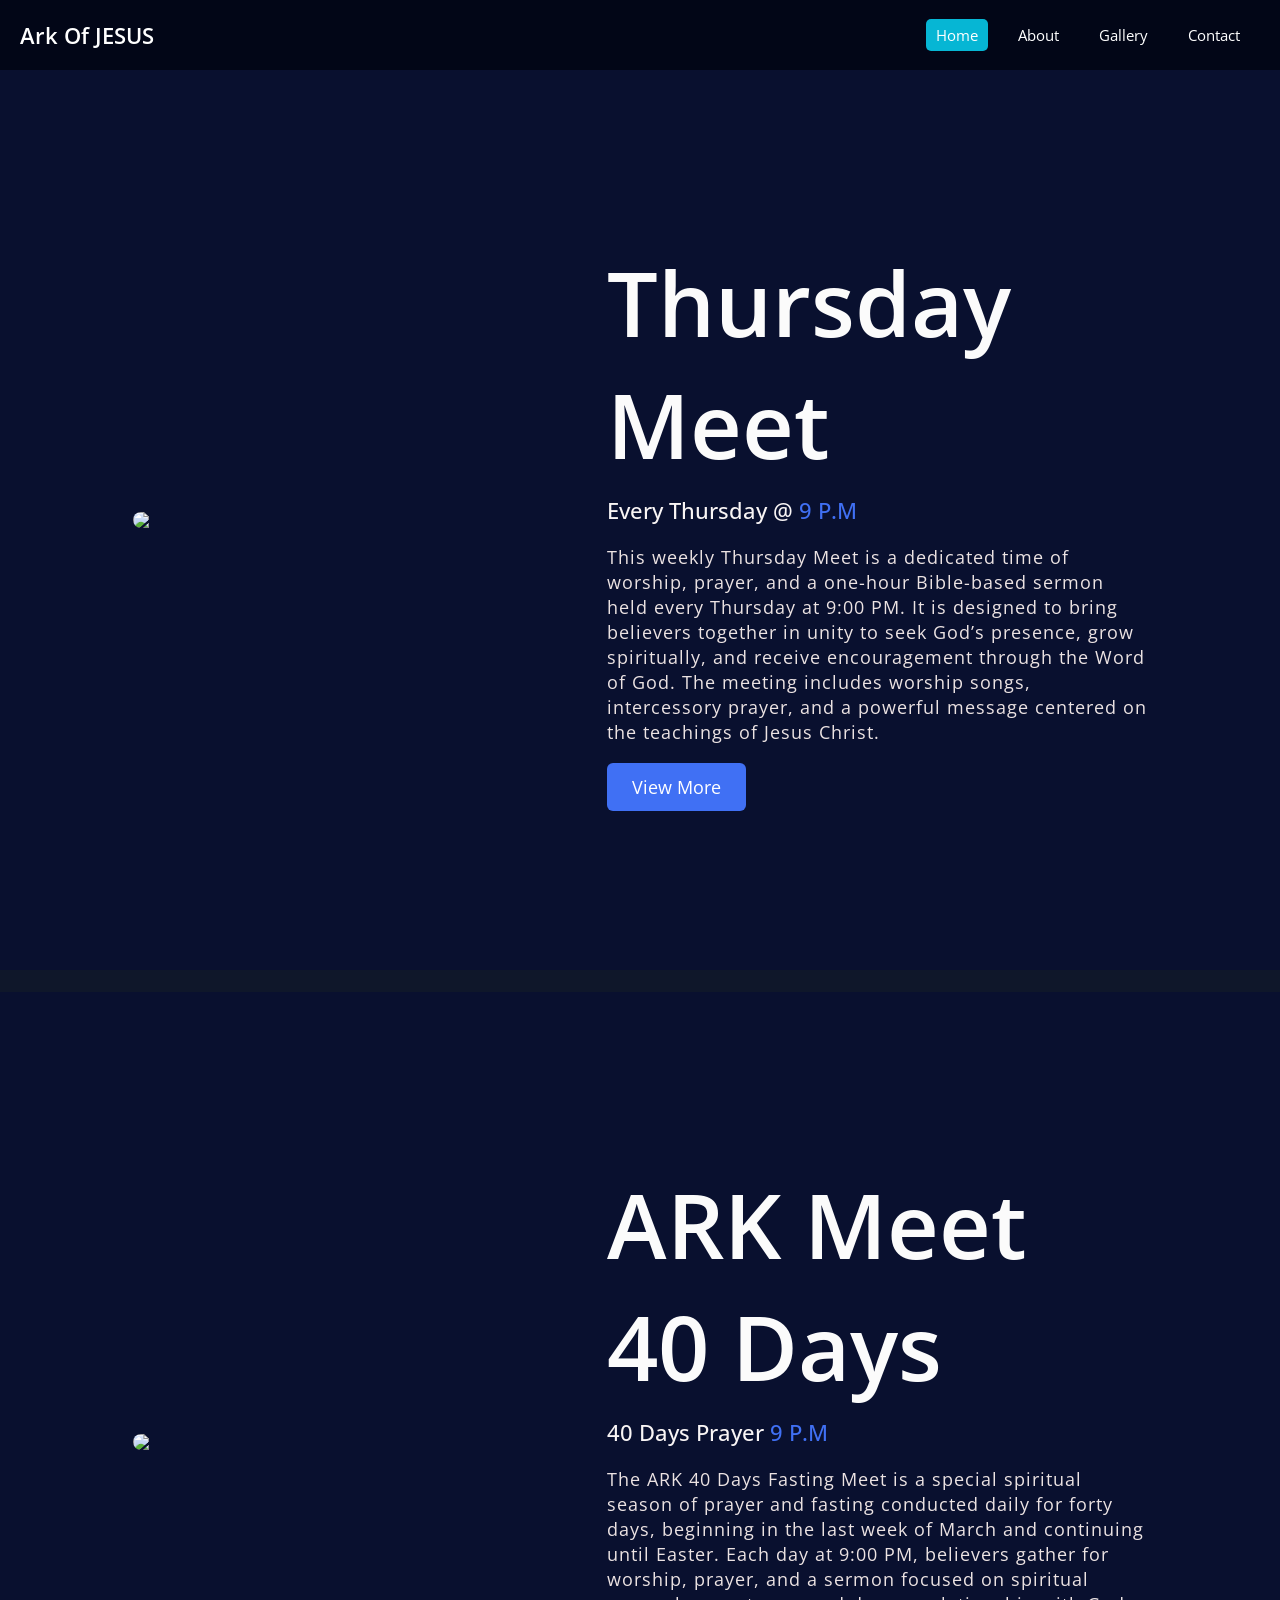
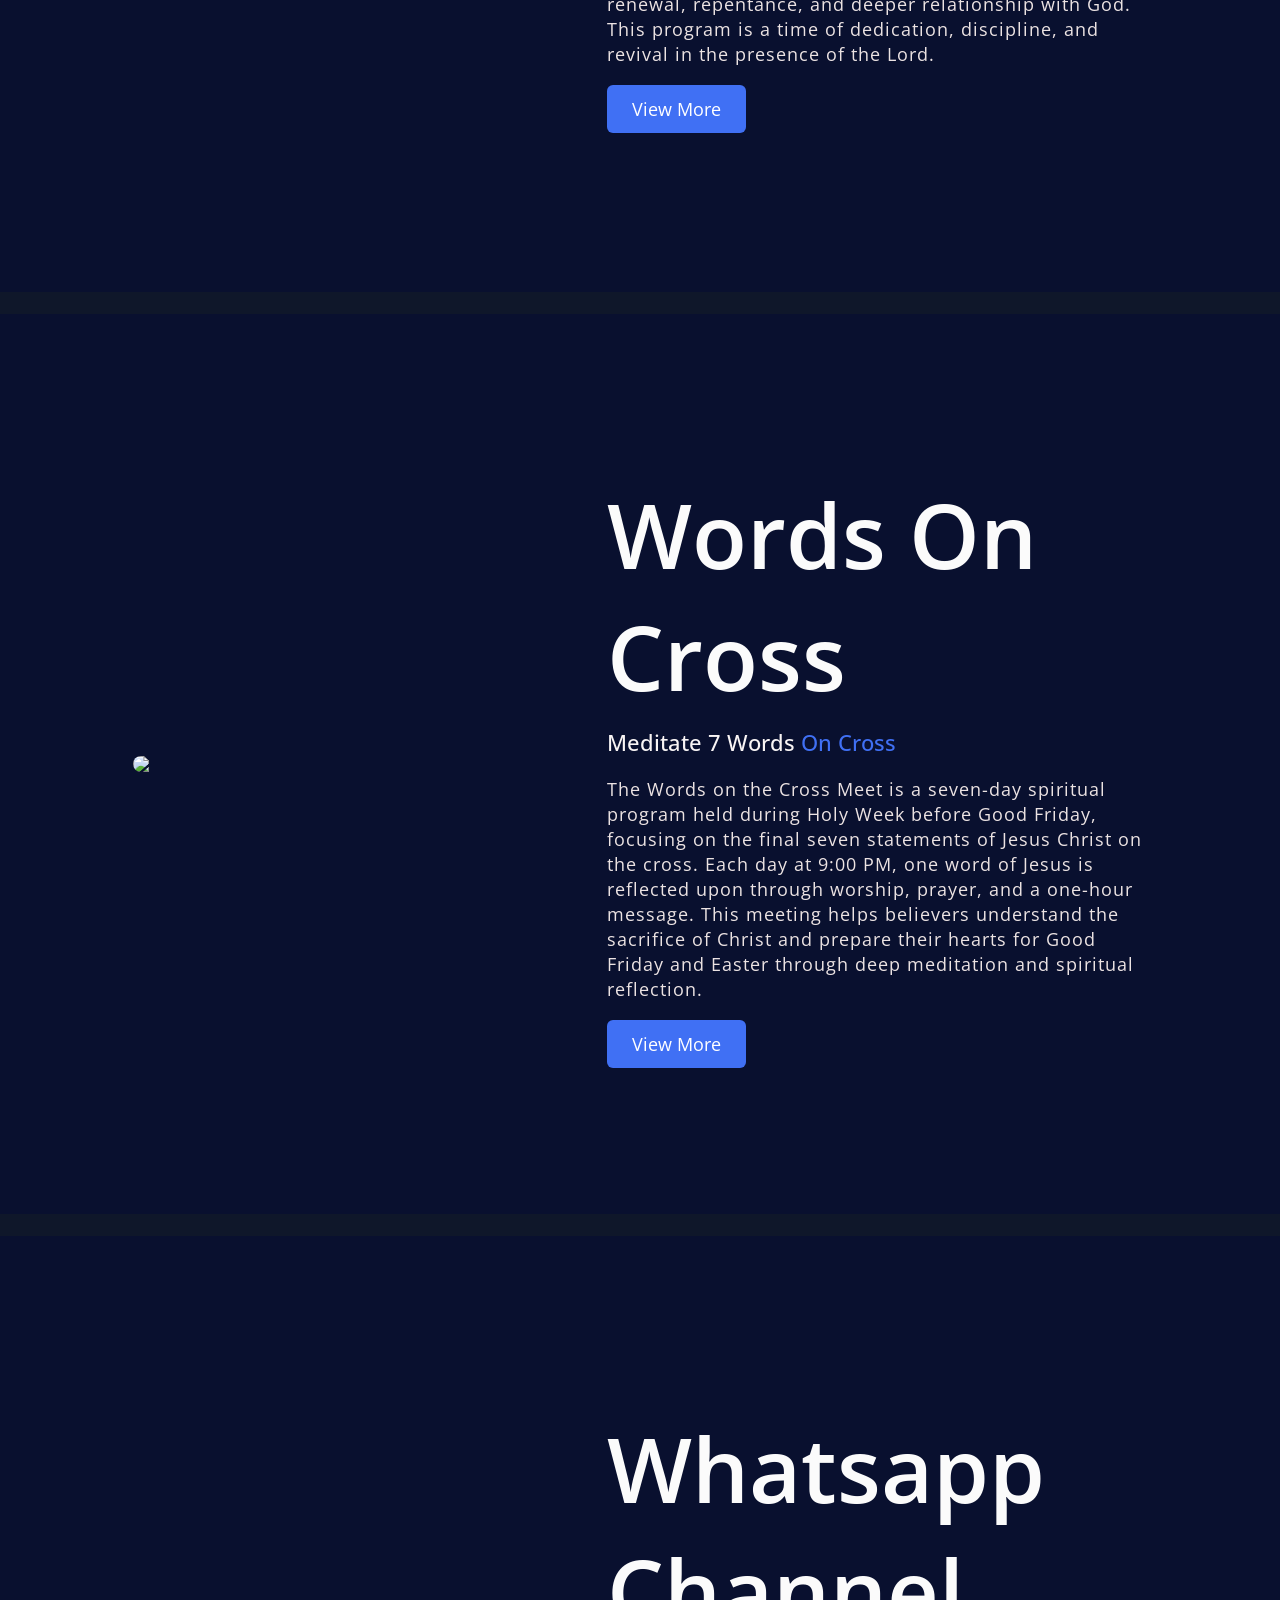
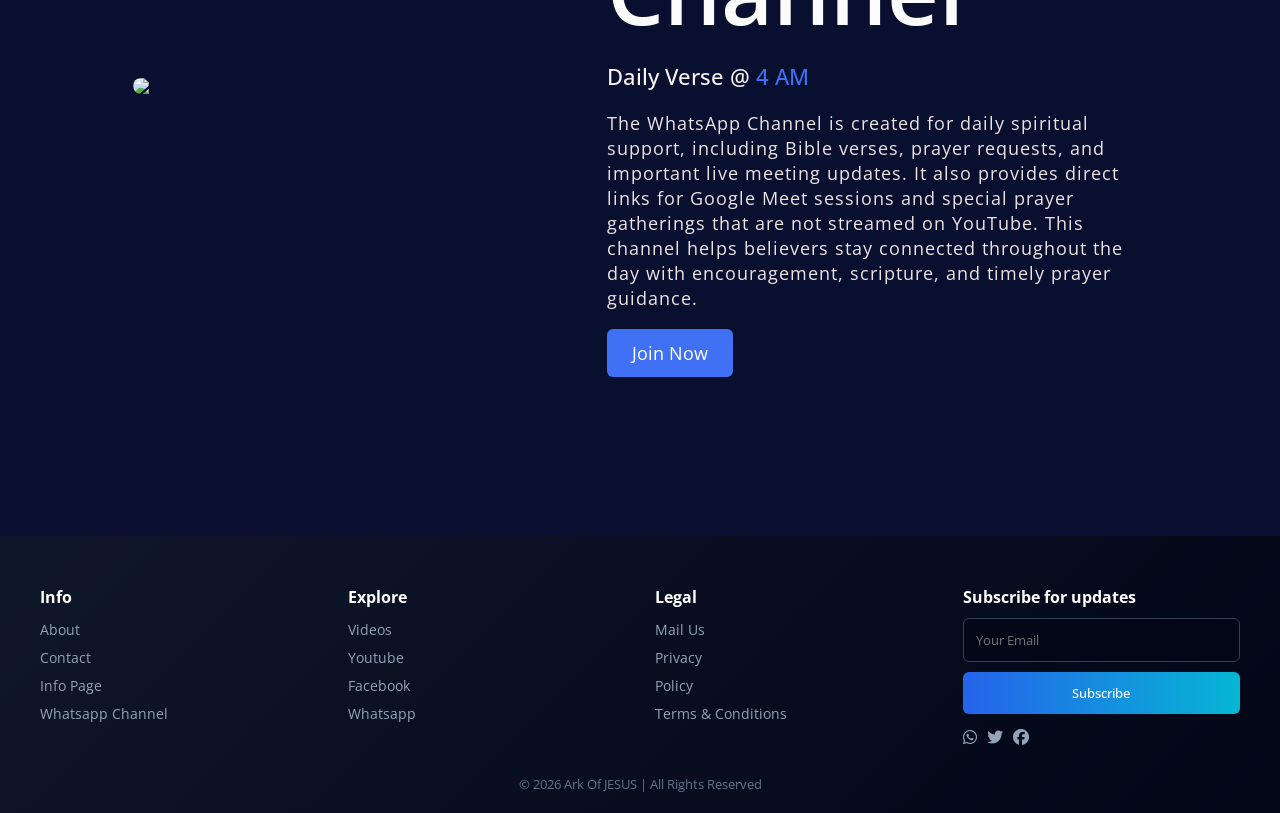
==== index.html @ 1793716d "Update index.html" ====
<!DOCTYPE html>
<html lang="en">
<head>
<meta charset="UTF-8">
<meta name="viewport" content="width=device-width, initial-scale=1.0">

<title>Ark of JESUS Website</title>

<!-- Font Awesome -->
<link rel="stylesheet" href="https://cdnjs.cloudflare.com/ajax/libs/font-awesome/6.4.2/css/all.min.css">

<!-- Google Font -->
<link href="https://fonts.googleapis.com/css2?family=Open+Sans:wght@300;400;500;600&display=swap" rel="stylesheet">

<link rel="stylesheet" href="style.css">
<style>
        /* 🔒 NAVBAR LOCK FIX */
nav{
  width:100%;
  height:70px;
  min-height:70px;
  padding:0 20px;
  display:flex;
  align-items:center;
  justify-content:space-between;
  background:#020617;
  box-sizing:border-box;
}
/* MOBILE RESPONSIVE FIX FOR ABOUT SECTION */
@media (max-width: 768px){

  .about-usd{
    padding: 10px;
  }

  .aboutd{
    display: flex;
    flex-direction: column; /* stack */
    align-items: center;
    text-align: center;
  }

  .aboutd .pic{
    width: 100%;
    max-width: 300px;
    height: auto;
    margin-bottom: 15px;
    border-radius: 10px;
  }

  .aboutd .text{
    width: 100%;
  }

  .aboutd .text h3{
    font-size: 20px;
  }

  .aboutd .text h5{
    font-size: 16px;
  }

  .aboutd .text p{
    font-size: 14px;
    line-height: 1.6;
  }

  .aboutd .data{
    margin-top: 10px;
  }

  .aboutd .hire{
    display: inline-block;
    padding: 8px 16px;
    font-size: 14px;
  }
}
/* prevent shrinking */
nav, nav *{
  flex-shrink:0;
}/* ABOUT PAGE - WORDPRESS STYLE */

</style>
</head>

<body>

<!-- NAV -->
<nav>
  <div class="logo">Ark Of  JESUS</div>

  <input type="checkbox" id="click">
  <label for="click" class="menu-btn">
    <i class="fas fa-bars"></i>
  </label>

  <ul>
  <li><a href="#" class="active">Home</a></li>
    <li><a href="about.html">About</a></li>
    <li><a href="gallery.html">Gallery</a></li>
    <li><a href="contact.html">Contact</a></li>
  </ul>
</nav>

<!-- CONTENT -->
<main>

 <section class="about-usd">
      <div class="aboutd">
        <img src="https://mdallen766.wordpress.com/wp-content/uploads/2026/02/logo-1.jpeg" class="pic" />
        <div class="text">
          <h3>Thursday Meet</h3>
          <h5>Every Thursday @ <span>9 P.M</span></h5>
          <p>This weekly Thursday Meet is a dedicated time of worship, prayer, and a one-hour Bible-based sermon held every Thursday at 9:00 PM. It is designed to bring believers together in unity to seek God’s presence, grow spiritually, and receive encouragement through the Word of God. The meeting includes worship songs, intercessory prayer, and a powerful message centered on the teachings of Jesus Christ.</p>
          <div class="data">
            <a href="thursday_info.html" class="hire">View More</a>
          </div>
        </div>
      </div>
    </section>
<br>
     <section class="about-usd">
      <div class="aboutd">
        <img src="home/data/ark.jpg" class="pic" />
        <div class="text">
          <h3>ARK Meet 40 Days</h3>
          <h5>40 Days Prayer <span>9 P.M</span></h5>
          <p>The ARK 40 Days Fasting Meet is a special spiritual season of prayer and fasting conducted daily for forty days, beginning in the last week of March and continuing until Easter. Each day at 9:00 PM, believers gather for worship, prayer, and a sermon focused on spiritual renewal, repentance, and deeper relationship with God. This program is a time of dedication, discipline, and revival in the presence of the Lord.</p>
          <div class="data">
            <a href="40_days.html" class="hire">View More</a>
          </div>
        </div>
      </div>
    </section>
    <br>
     <section class="about-usd">
      <div class="aboutd">
        <img src="home/data/cross.jpg" class="pic" />
        <div class="text">
          <h3>Words On Cross</h3>
          <h5>Meditate 7 Words <span>On Cross</span></h5>
          <p>The Words on the Cross Meet is a seven-day spiritual program held during Holy Week before Good Friday, focusing on the final seven statements of Jesus Christ on the cross. Each day at 9:00 PM, one word of Jesus is reflected upon through worship, prayer, and a one-hour message. This meeting helps believers understand the sacrifice of Christ and prepare their hearts for Good Friday and Easter through deep meditation and spiritual reflection.</p>
          <div class="data">
            <a href="cross.html" class="hire">View More</a>
          </div>
        </div>
      </div>
    </section>
        <br>
     <section class="about-usd">
      <div class="aboutd">
        <img src="home/data/whatsapp.jpg" class="pic" />
        <div class="text">
          <h3>Whatsapp Channel</h3>
          <h5>Daily Verse @ <span>4 AM</span></h5>
          <p>The WhatsApp Channel is created for daily spiritual support, including Bible verses, prayer requests, and important live meeting updates. It also provides direct links for Google Meet sessions and special prayer gatherings that are not streamed on YouTube. This channel helps believers stay connected throughout the day with encouragement, scripture, and timely prayer guidance.</p>
          <div class="data">
            <a href="https://www.whatsapp.com/channel/0029Vb4vdzJLNSa5YQFh3X3E" class="hire">Join Now</a>
          </div>
        </div>
      </div>
    </section>

  </div>
</main>

<!-- FOOTER -->
<footer class="footer">
  <div class="footer-row">

    <div class="footer-col">
      <h4>Info</h4>
      <ul class="links">
        <li><a href="about.html">About</a></li>
        <li><a href="contact.html">Contact</a></li>
        <li><a href="info.html">Info Page</a></li>
        <li><a href="https://www.whatsapp.com/channel/0029Vb4vdzJLNSa5YQFh3X3E">Whatsapp Channel</a></li>
      </ul>
    </div>

    <div class="footer-col">
      <h4>Explore</h4>
      <ul class="links">
        <li><a href="gallery.html">Videos</a></li>
        <li><a href="https://www.youtube.com/@arkofjesusofficial">Youtube</a></li>
        <li><a href="#">Facebook</a></li>
        <li><a href="https://www.wa.link/50jkd8">Whatsapp</a></li>
      </ul>
    </div>

    <div class="footer-col">
      <h4>Legal</h4>
      <ul class="links">
        <li><a href="mailto:shelabi12@gmail.com">Mail Us</a></li>
        <li><a href="privacy.html">Privacy</a></li>
        <li><a href="privacy.html">Policy</a></li>
        <li><a href="T&C.html">Terms & Conditions</a></li>
      </ul>
    </div>

    <div class="footer-col">
      <h4>Subscribe for updates</h4>

      <form id="form" class="contact-form">
        <input type="email" name="sub" placeholder="Your Email">
        <button type="submit">Subscribe</button>
      </form>

      <div class="icons">
        <i class="fa-brands fa-whatsapp" href="https://www.whatsapp.com/channel/0029Vb4vdzJLNSa5YQFh3X3E"></i>
        <i class="fa-brands fa-twitter"></i>
        <i class="fa-brands fa-facebook"></i>
      </div>
    </div>

  </div>

  <div class="footer-bottom">
    © 2026 Ark Of JESUS | All Rights Reserved
  </div>
</footer>
<script src="server.js"></script>
</body>
</html>
---- style.css ----
/* GOOGLE FONT */
@import url('https://fonts.googleapis.com/css2?family=Open+Sans:wght@300;400;500;600&display=swap');

/* RESET */
*{
  margin:0;
  padding:0;
  box-sizing:border-box;
  font-family:'Open Sans',sans-serif;
}

/* 🔥 PAGE STRUCTURE FIX */
html, body{
  height:100%;
}

body{
  display:flex;
  flex-direction:column;
  min-height:100vh;
  background:#0f172a;
  color:white;
}

/* MAIN CONTENT PUSHES FOOTER */
main{
  flex:1;
}

/* NAVBAR */
nav{
  display:flex;
  height:70px;
  width:100%;
  background:#020617;
  align-items:center;
  justify-content:space-between;
  padding:0 20px;
}

.logo{
  font-size:22px;
  font-weight:600;
  color:white;
}

nav ul{
  display:flex;
  list-style:none;
}

nav ul li{
  margin:0 10px;
}

nav ul li a{
  color:white;
  text-decoration:none;
  font-size:15px;
  padding:6px 10px;
  border-radius:5px;
  transition:0.3s;
}

nav ul li a:hover{
  background:#06b6d4;
}

/* MOBILE MENU */
.menu-btn{
  display:none;
}

#click{
  display:none;
}

/* CONTENT */
.content{
  text-align:center;
  padding:80px 20px;
}

.content div{
  font-size:28px;
  font-weight:600;
}

/* FOOTER */
.footer{
  background:linear-gradient(135deg,#0f172a,#020617);
  padding:50px 20px 20px;
  width:100%;
}

/* GRID LAYOUT */
.footer-row{
  display:grid;
  grid-template-columns:repeat(auto-fit,minmax(220px,1fr));
  gap:30px;
  max-width:1200px;
  margin:auto;
}

/* COLUMN */
.footer-col h4{
  margin-bottom:10px;
  font-size:16px;
}

/* LINKS */
.links{
  list-style:none;
}

.links li{
  margin:6px 0;
}

.links a{
  color:#94a3b8;
  text-decoration:none;
  font-size:14px;
  transition:0.3s;
}

.links a:hover{
  color:#06b6d4;
  padding-left:5px;
}

/* TEXT */
.footer-col p{
  font-size:14px;
  color:#94a3b8;
}

/* FORM */
.footer-col form{
  display:flex;
  flex-direction:column;
  gap:10px;
  margin-top:10px;
}

.footer-col input{
  padding:10px;
  border-radius:6px;
  border:1px solid #334155;
  background:#020617;
  color:white;
  outline:none;
}

.footer-col input:focus{
  border-color:#06b6d4;
}

/* BUTTON */
.footer-col button{
  padding:10px;
  border:none;
  border-radius:6px;
  background:#06b6d4;
  color:white;
  cursor:pointer;
  transition:0.3s;
}

.footer-col button:hover{
  opacity:0.85;
}

/* ICONS */
.icons{
  margin-top:15px;
  display:flex;
  gap:10px;
}

.icons i{
  color:#94a3b8;
  cursor:pointer;
  transition:0.3s;
}

.icons i:hover{
  color:#06b6d4;
  transform:translateY(-2px);
}

/* FOOTER BOTTOM */
.footer-bottom{
  text-align:center;
  margin-top:30px;
  font-size:13px;
  color:#64748b;
}
nav ul li a.active{
  background:#06b6d4;
  color:#fff;
}

/* CONTACT PAGE */
.contact-page{
  padding:60px 20px;
  display:flex;
  justify-content:center;
}

.contact-box{
  max-width:700px;
  width:100%;
  background:#1e293b;
  padding:30px;
  border-radius:12px;
}

/* TITLE */
.contact-box h1{
  text-align:center;
  margin-bottom:20px;
}

/* FORM */
.contact-form{
  display:flex;
  flex-direction:column;
  gap:15px;
}

.contact-form input,
.contact-form textarea{
  padding:12px;
  border-radius:6px;
  border:1px solid #334155;
  background:#020617;
  color:white;
  outline:none;
}

.contact-form textarea{
  resize:none;
  height:120px;
}
.image-box {
  background: white;
  padding: 10px;
  border-radius: 15px;
  display: block;
  width: fit-content;
  margin: 0 auto;   /* centers horizontally */
}

.image-box img {
  width: 180px;
  height: 180px;
  object-fit: cover;
  border-radius: 10px;
  display: block;
}

/* BUTTON */
.contact-form button{
  background:linear-gradient(90deg,#2563eb,#06b6d4);
  border:none;
  padding:12px;
  border-radius:6px;
  color:white;
  font-weight:500;
  cursor:pointer;
}

.contact-form button:hover{
  opacity:0.9;
}
.about-usd {
  display: flex;
  align-items: center;
  height: 100vh;
  width: 100%;
  padding: 90px 0;
  background: #09102f;
}
.pic {
  height: auto;
  width: 400px;
  border-radius: 12px;
}
.aboutd {
  width: 1130px;
  max-width: 85%;
  margin: 0 auto;
  display: flex;
  align-items: center;
  justify-content: space-around;
}
.text {
  width: 540px;
}
.text h3 {
  color: #fbfbfb;
  font-size: 90px;
  font-weight: 600;
  margin-bottom: 10px;
}
.text h5 {
  color: #f9f5f5;
  font-size: 22px;
  font-weight: 500;
  margin-bottom: 20px;
}
span {
  color: #4070f4;
}
.text p {
  color: #ece3e3;
  font-size: 18px;
  line-height: 25px;
  letter-spacing: 1px;
}
.data {
  margin-top: 30px;
}
.hire {
  font-size: 18px;
  background: #4070f4;
  color: #fff;
  text-decoration: none;
  border: none;
  padding: 12px 25px;
  border-radius: 6px;
  transition: 0.5s;
}
.hire:hover {
  background: #000;
}

/* MOBILE */
@media(max-width:768px){
  .contact-box{
    padding:20px;
  }
}

/* 🔥 RESPONSIVE */
@media(max-width:768px){

  .menu-btn{
    display:block;
    font-size:22px;
    cursor:pointer;
    color:white;
  }

  nav ul{
    position:fixed;
    top:70px;
    left:-100%;
    width:100%;
    height:100vh;
    background:#020617;
    flex-direction:column;
    align-items:center;
    justify-content:center;
    transition:0.3s;
  }

  #click:checked ~ ul{
    left:0;
  }

  nav ul li{
    margin:20px 0;
  }

  .content div{
    font-size:22px;
  }

  .footer{
    padding:40px 15px;
  }
  /* 🔥 ABOUT SECTION MOBILE FIX */
@media (max-width:768px){

  .about-usd{
    height:auto; /* remove fixed height */
    padding:40px 15px;
  }

  .aboutd{
    flex-direction:column; /* stack image + text */
    text-align:center;
    gap:20px;
  }

  .pic{
    width:100%;
    max-width:280px;
  }

  .text{
    width:100%;
  }

  .text h3{
    font-size:28px; /* was 90px 😅 */
  }

  .text h5{
    font-size:16px;
  }

  .text p{
    font-size:14px;
    line-height:1.6;
    letter-spacing:0;
  }

  .hire{
    font-size:14px;
    padding:10px 18px;
  }

}
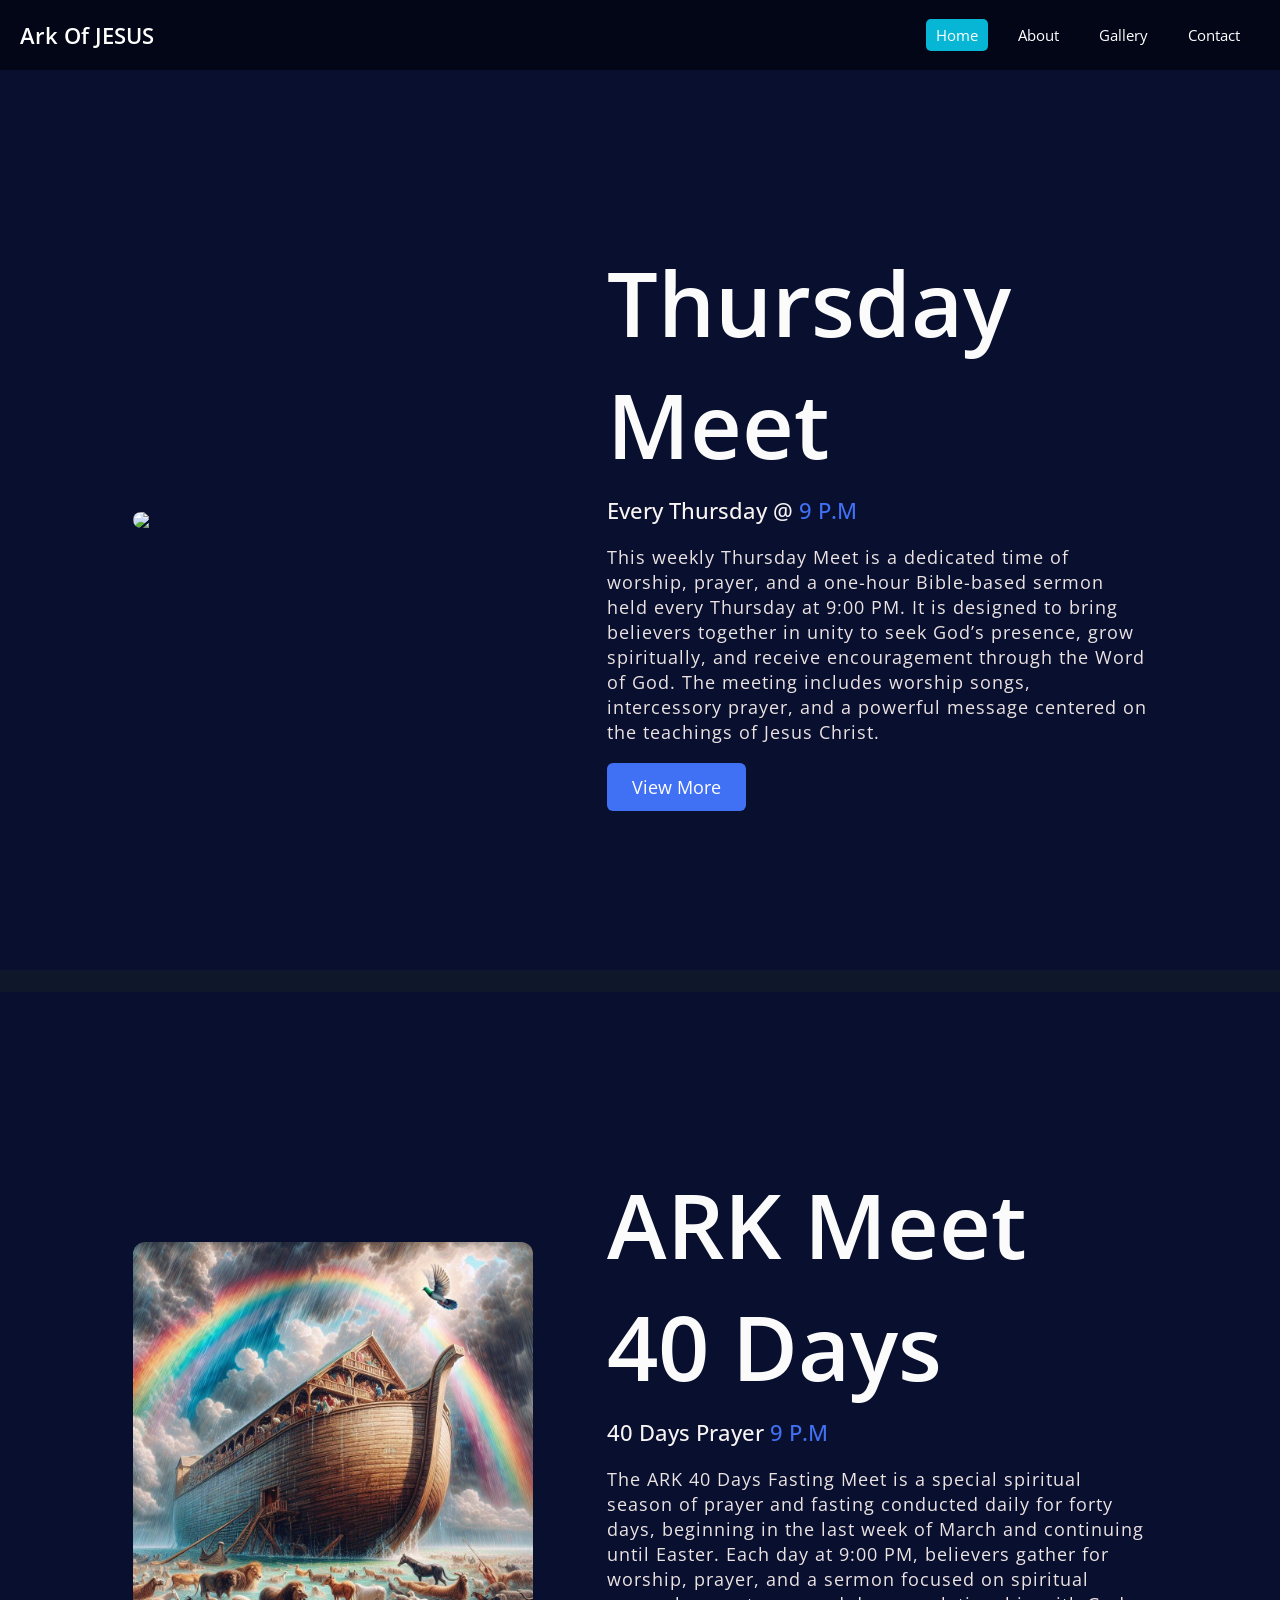
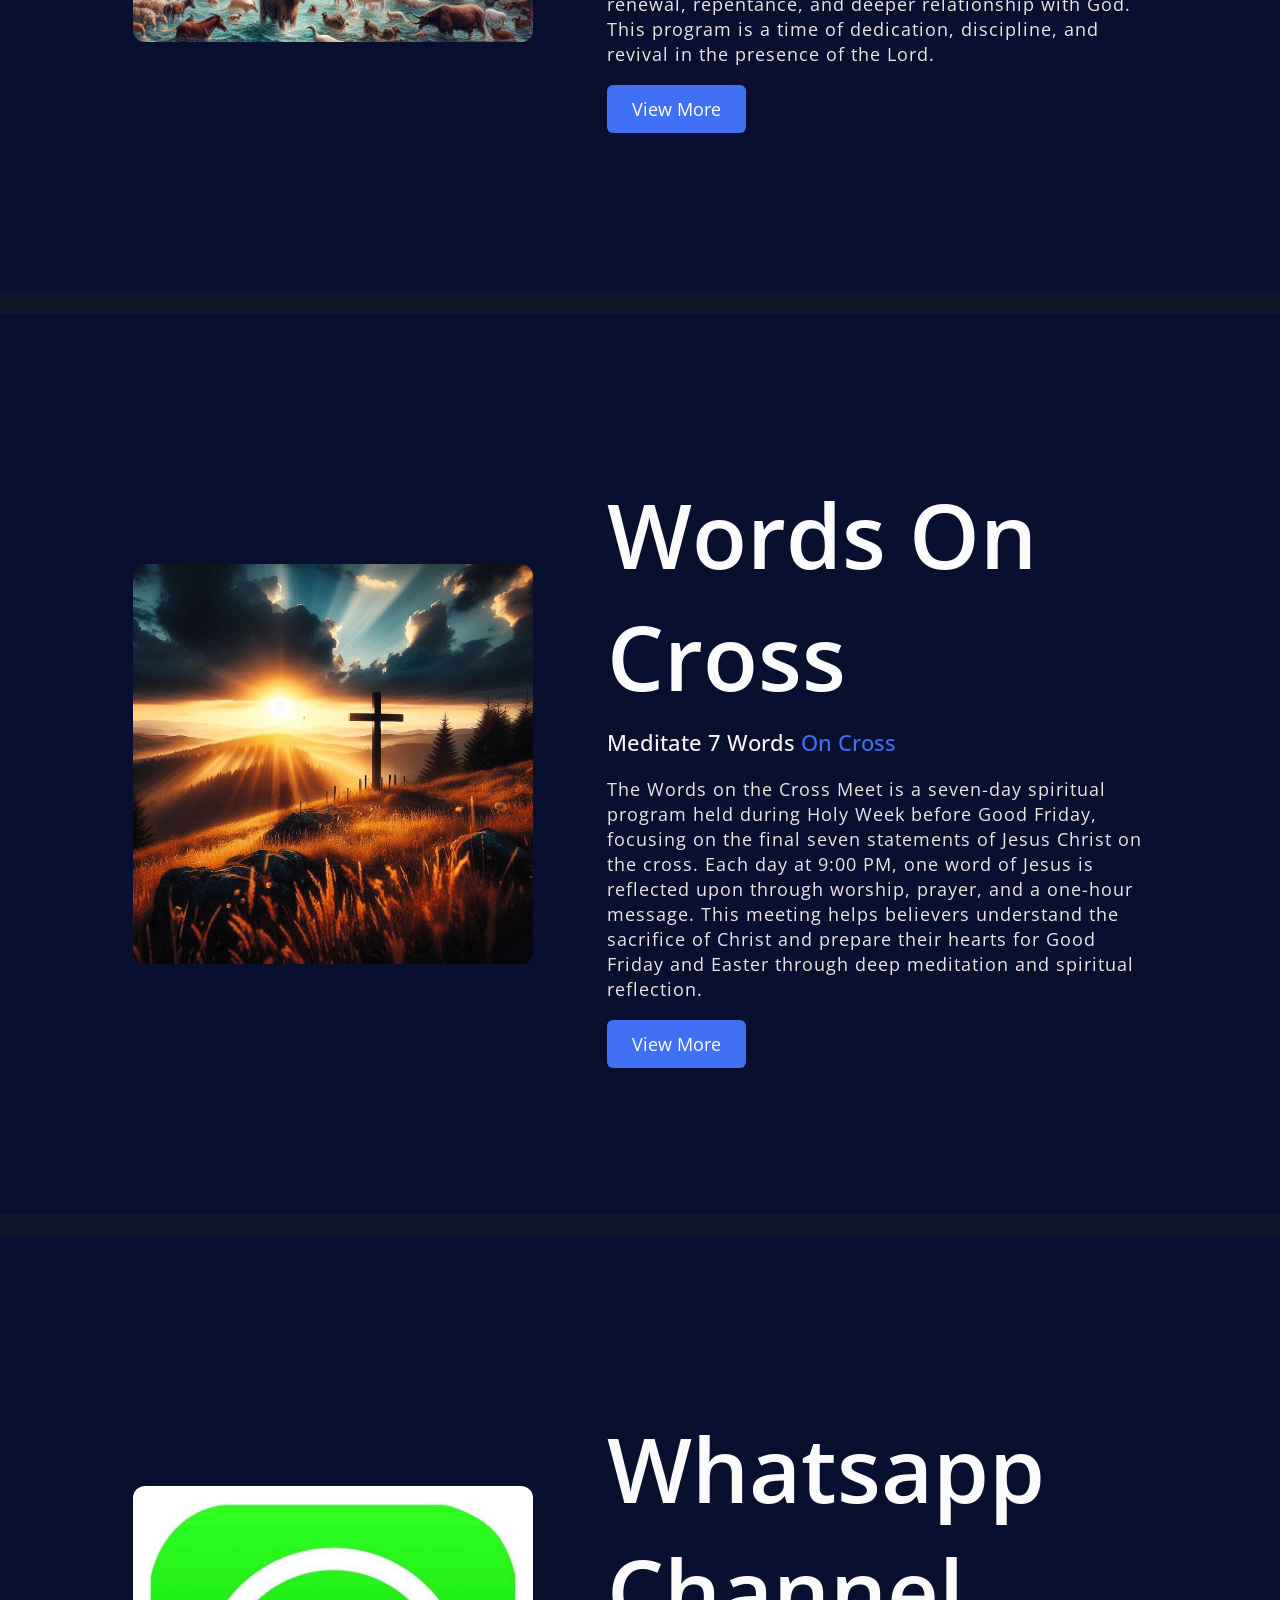
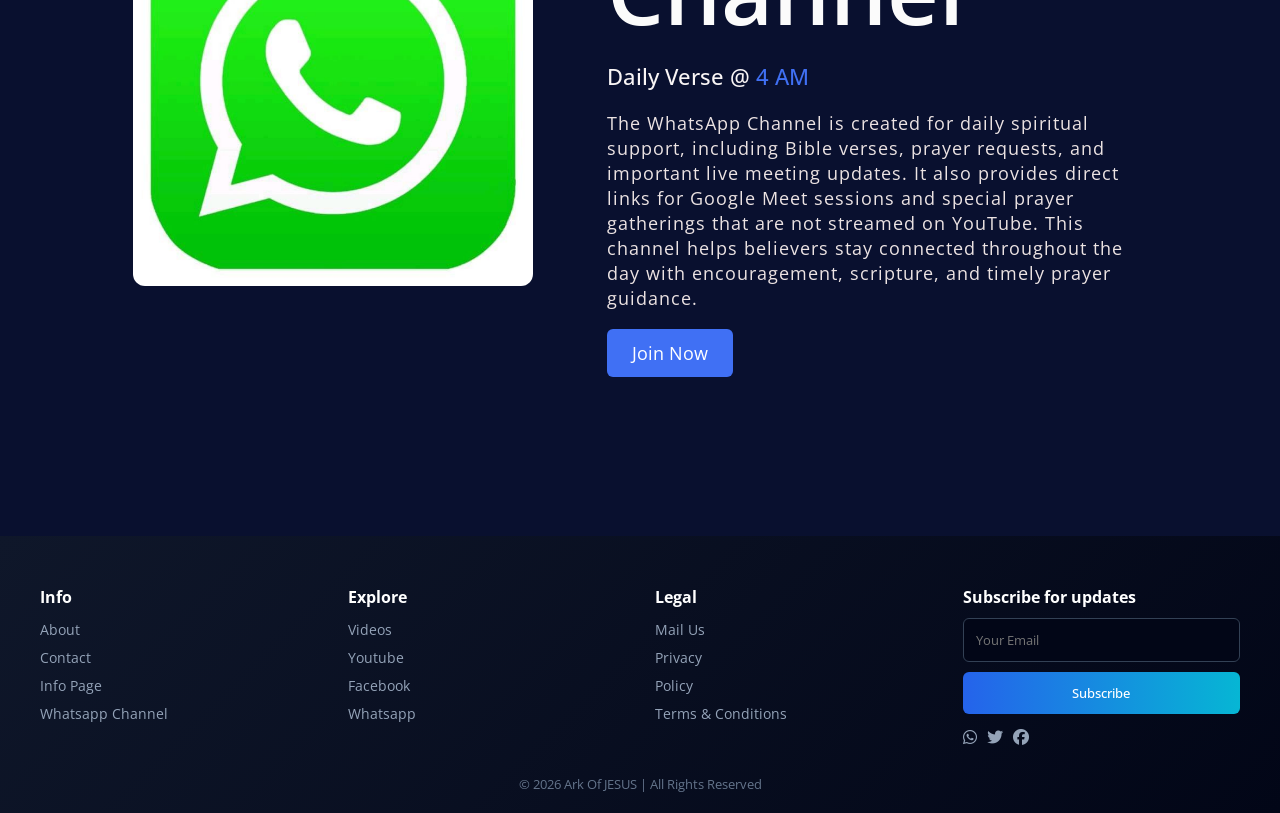
==== commit 3cc6b477: "Update index.html" ====
--- a/index.html
+++ b/index.html
@@ -121,7 +121,7 @@
 <br>
      <section class="about-usd">
       <div class="aboutd">
-        <img src="home/data/ark.jpg" class="pic" />
+        <img src="/data/ark.jpg" class="pic" />
         <div class="text">
           <h3>ARK Meet 40 Days</h3>
           <h5>40 Days Prayer <span>9 P.M</span></h5>
@@ -135,7 +135,7 @@
     <br>
      <section class="about-usd">
       <div class="aboutd">
-        <img src="home/data/cross.jpg" class="pic" />
+        <img src="/data/cross.jpg" class="pic" />
         <div class="text">
           <h3>Words On Cross</h3>
           <h5>Meditate 7 Words <span>On Cross</span></h5>
@@ -149,7 +149,7 @@
         <br>
      <section class="about-usd">
       <div class="aboutd">
-        <img src="home/data/whatsapp.jpg" class="pic" />
+        <img src="/data/whatsapp.jpg" class="pic" />
         <div class="text">
           <h3>Whatsapp Channel</h3>
           <h5>Daily Verse @ <span>4 AM</span></h5>
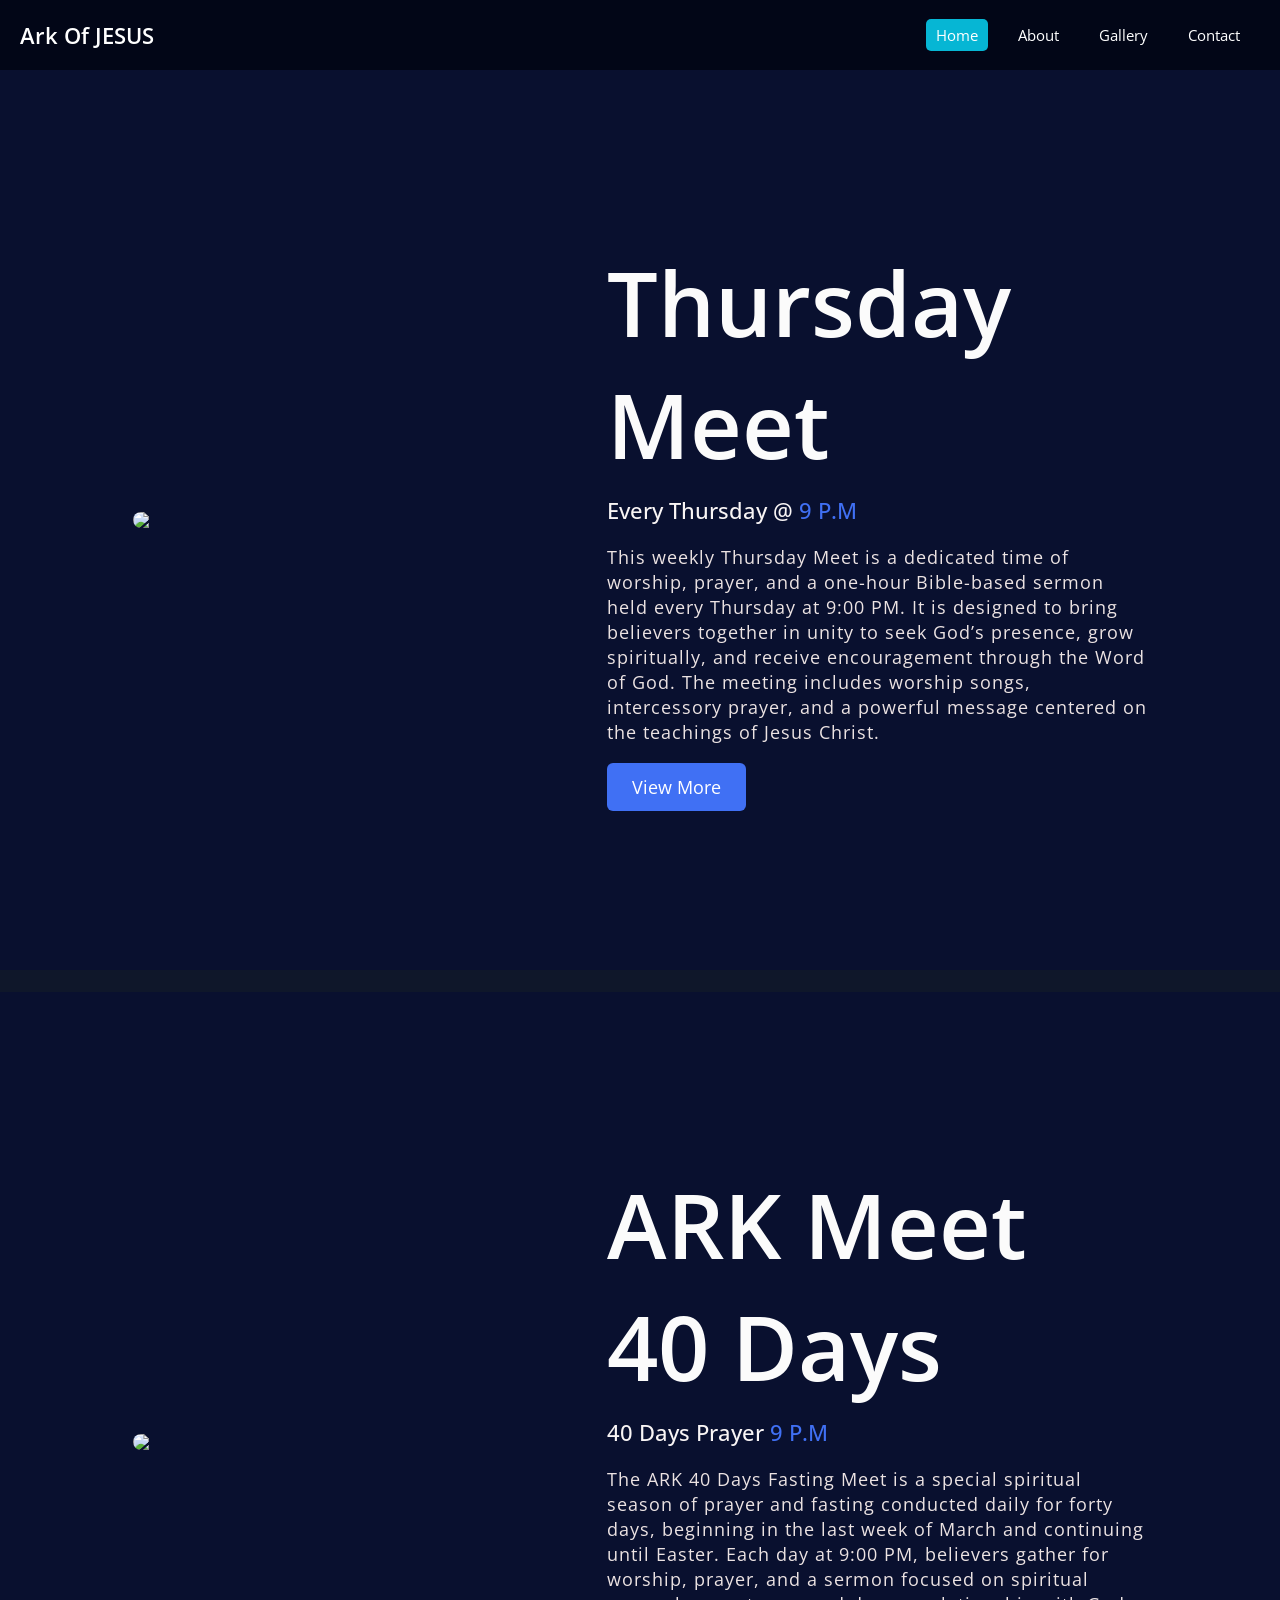
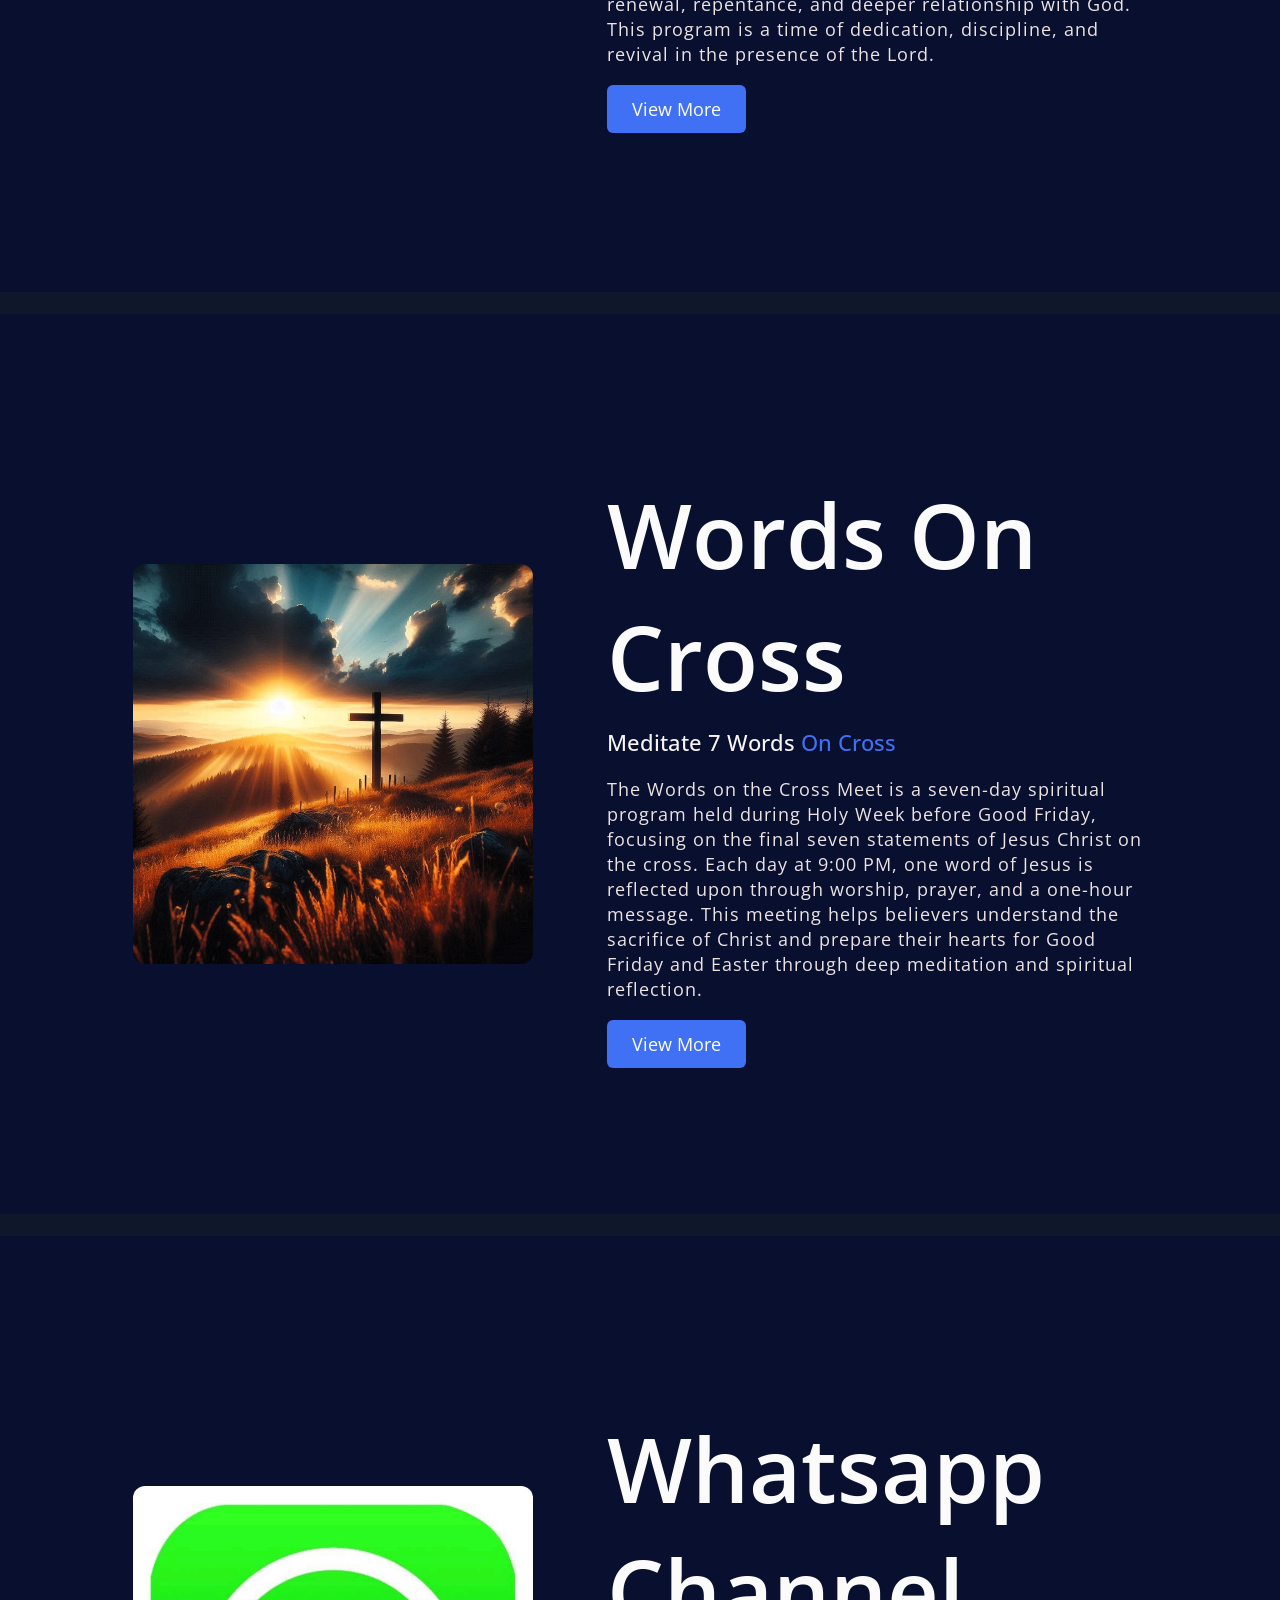
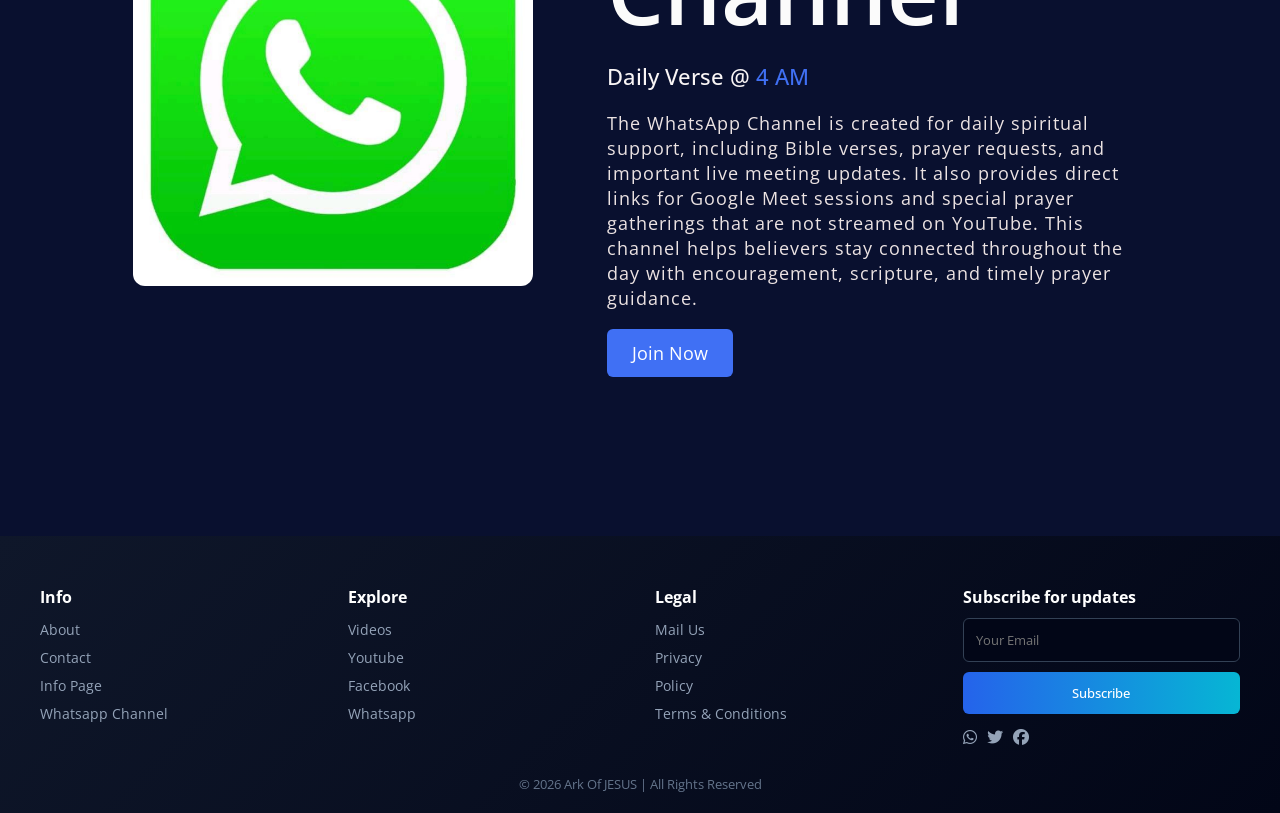
==== commit ce302810: "Update index.html" ====
--- a/index.html
+++ b/index.html
@@ -121,7 +121,7 @@
 <br>
      <section class="about-usd">
       <div class="aboutd">
-        <img src="/data/ark.jpg" class="pic" />
+        <img src="home/data/ark.jpg" class="pic" />
         <div class="text">
           <h3>ARK Meet 40 Days</h3>
           <h5>40 Days Prayer <span>9 P.M</span></h5>
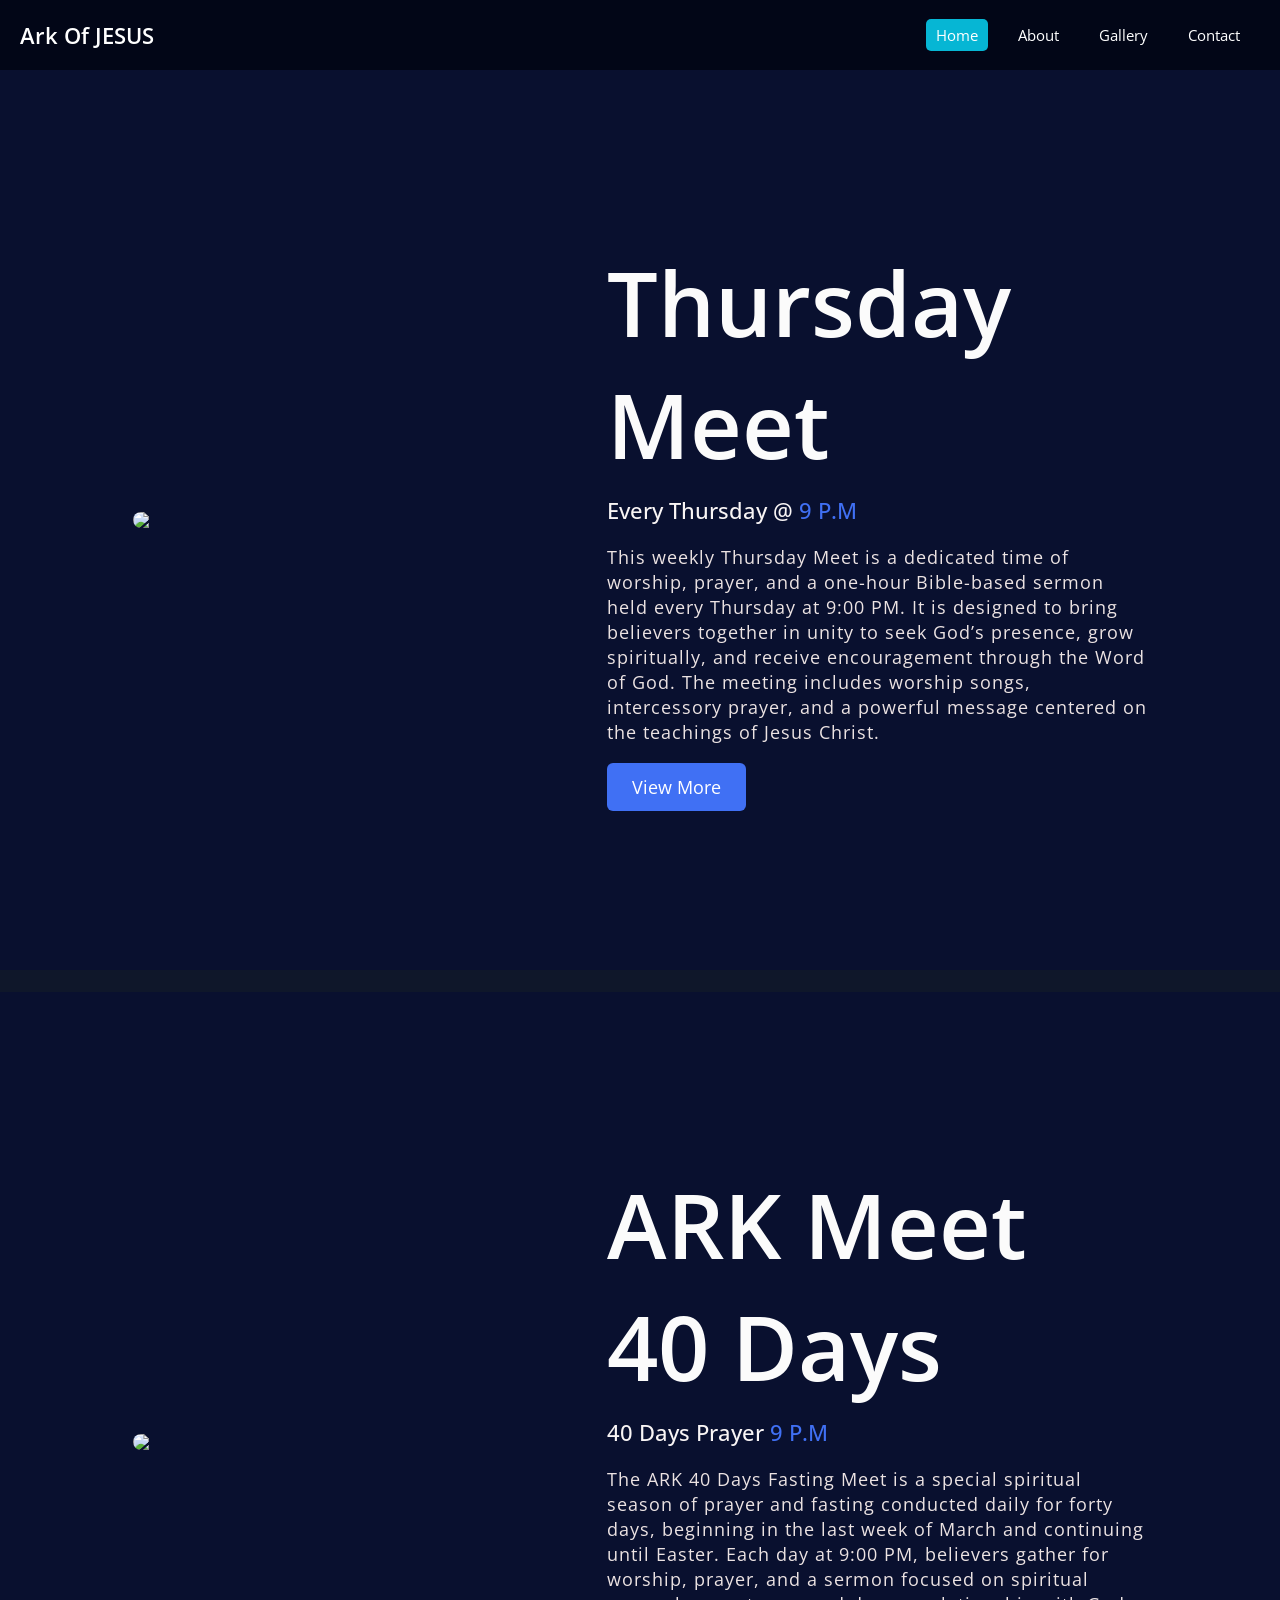
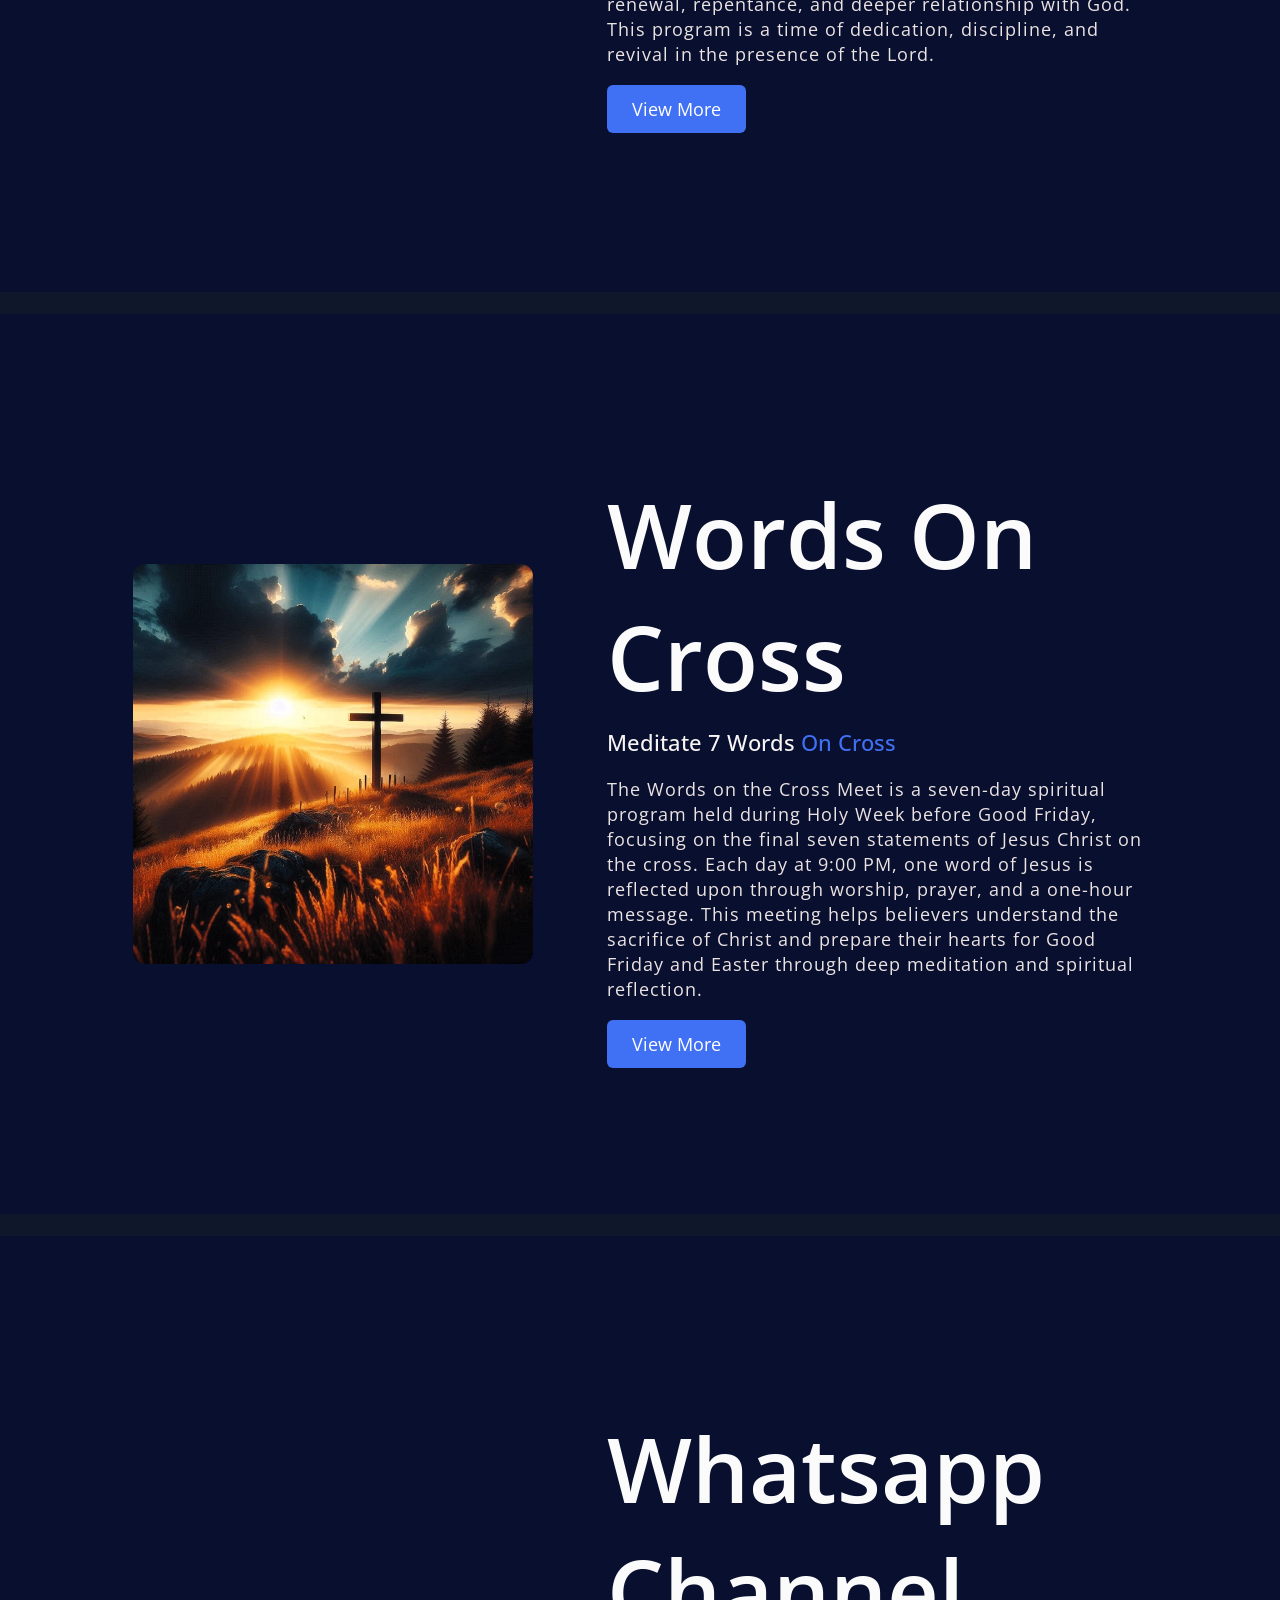
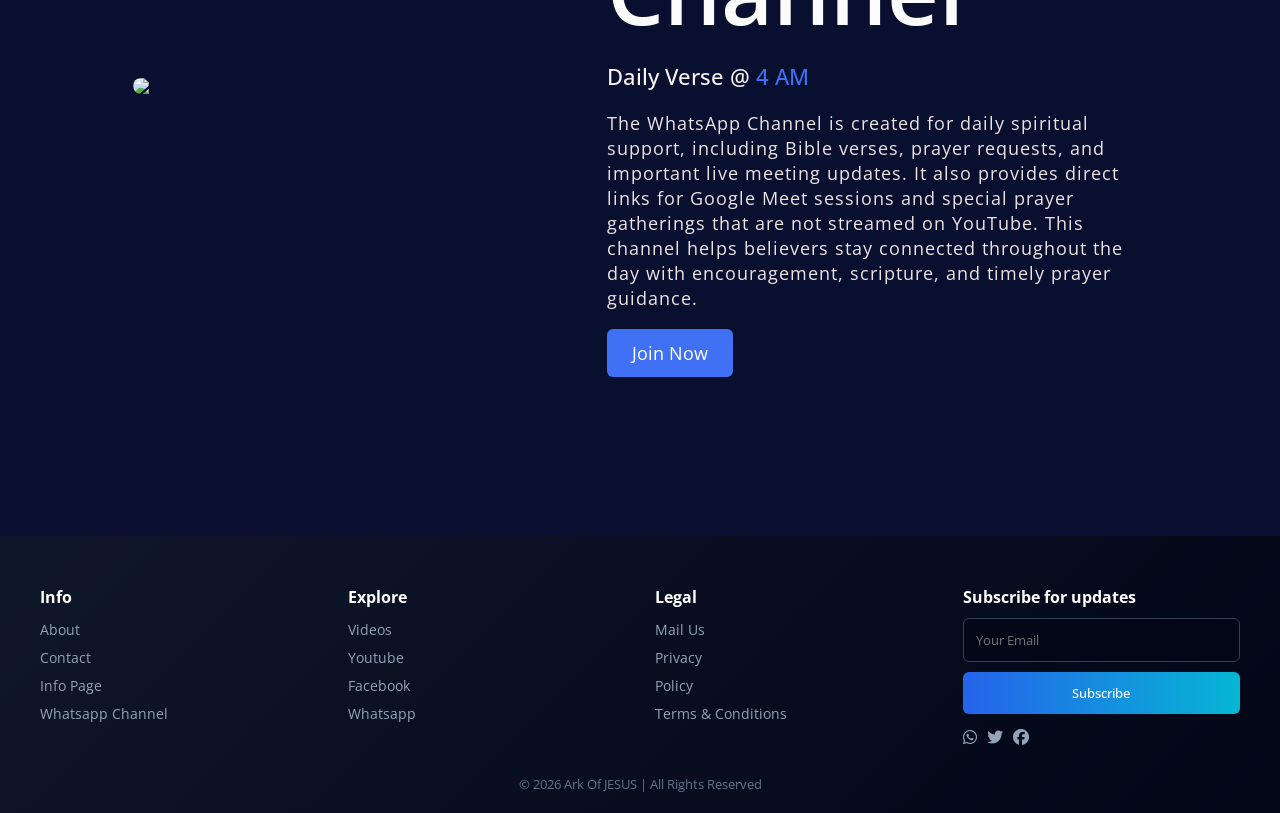
==== commit 4cb6af6d: "Update index.html" ====
--- a/index.html
+++ b/index.html
@@ -149,7 +149,7 @@
         <br>
      <section class="about-usd">
       <div class="aboutd">
-        <img src="/data/whatsapp.jpg" class="pic" />
+        <img src="/home/data/whatsapp.jpg" class="pic" />
         <div class="text">
           <h3>Whatsapp Channel</h3>
           <h5>Daily Verse @ <span>4 AM</span></h5>
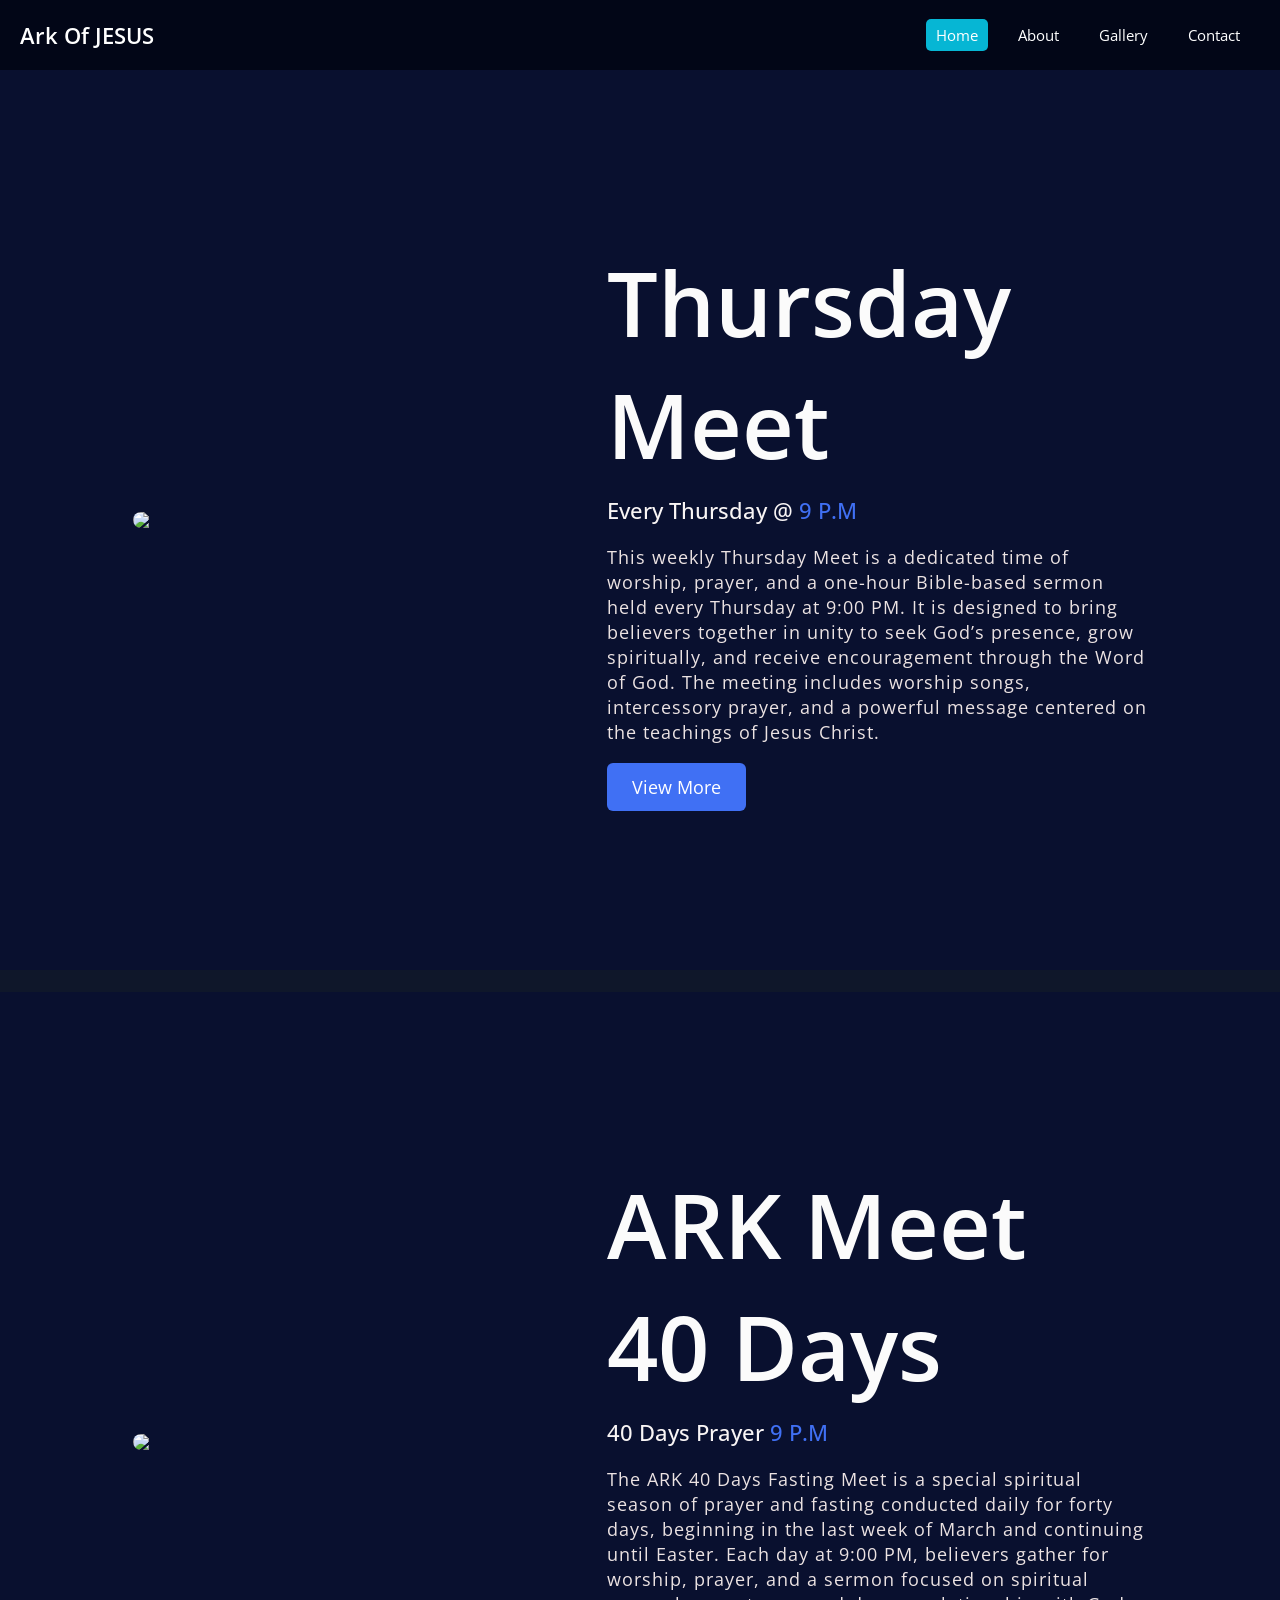
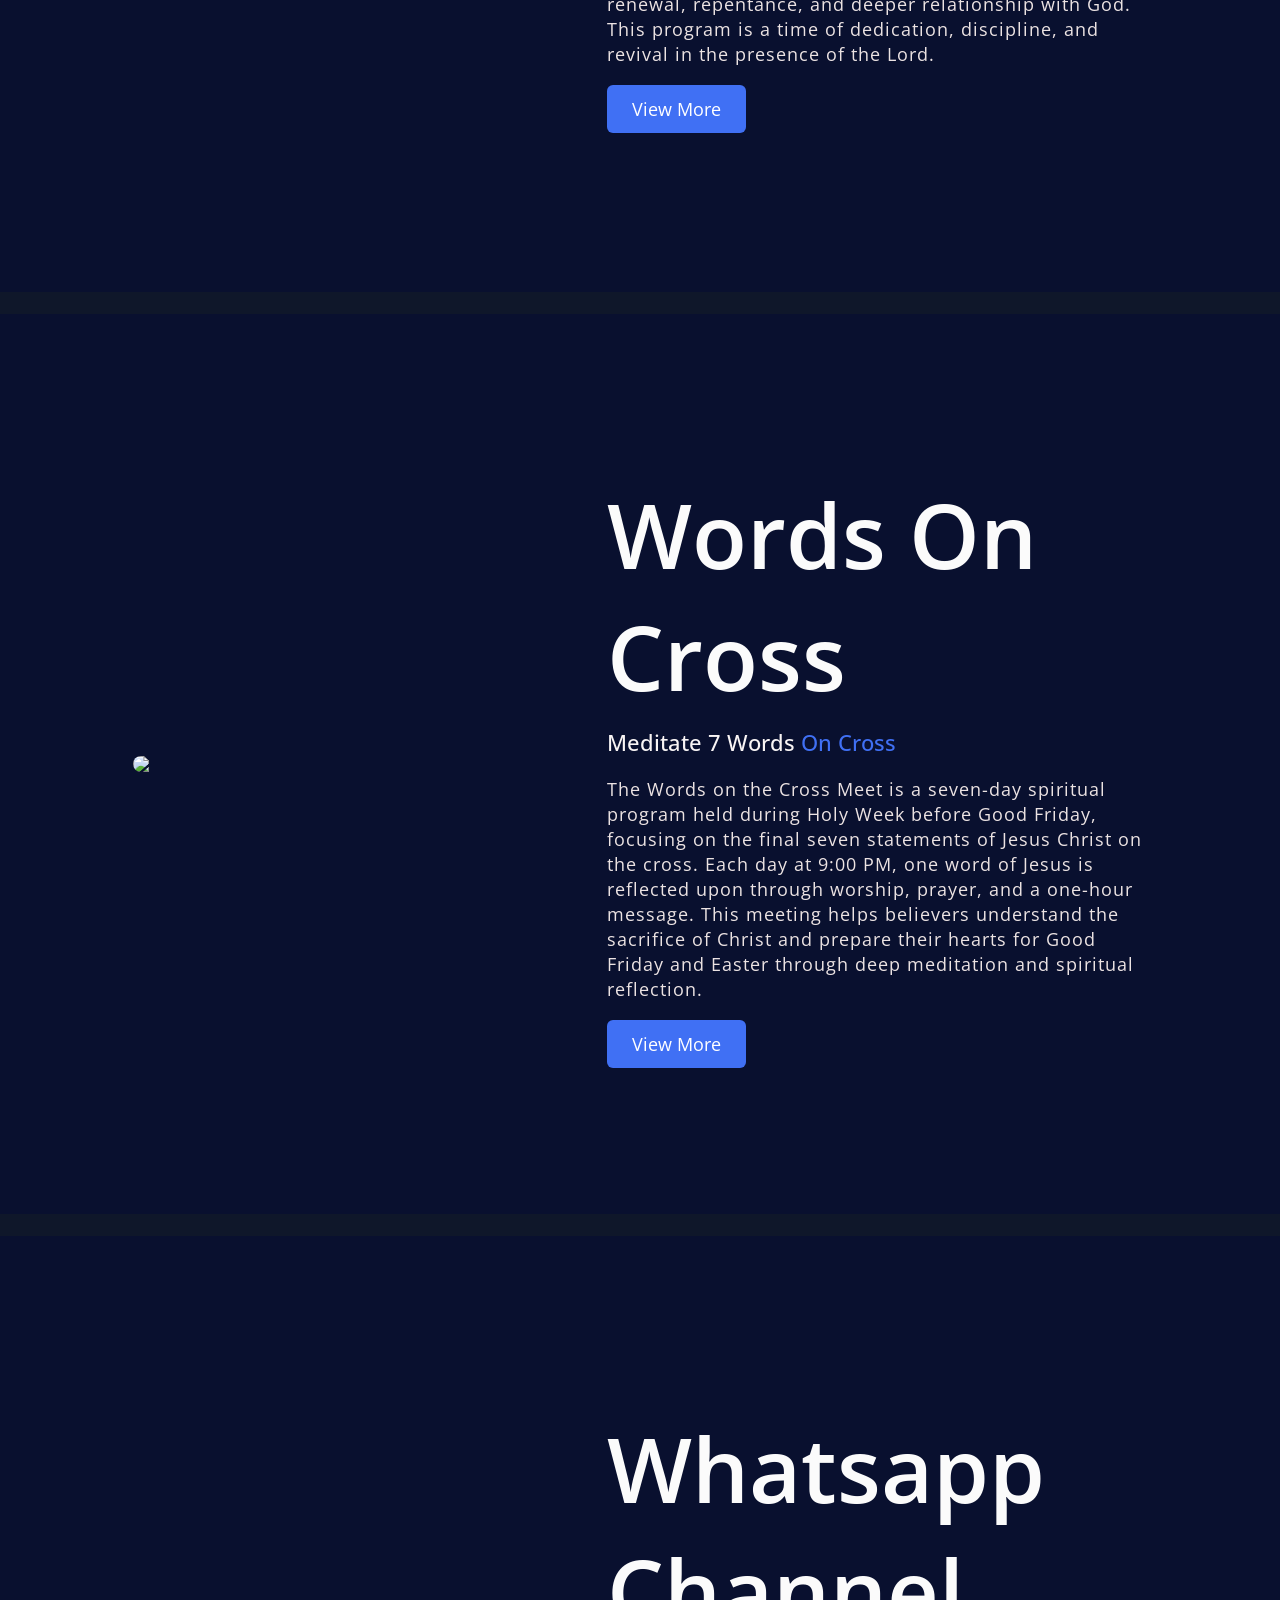
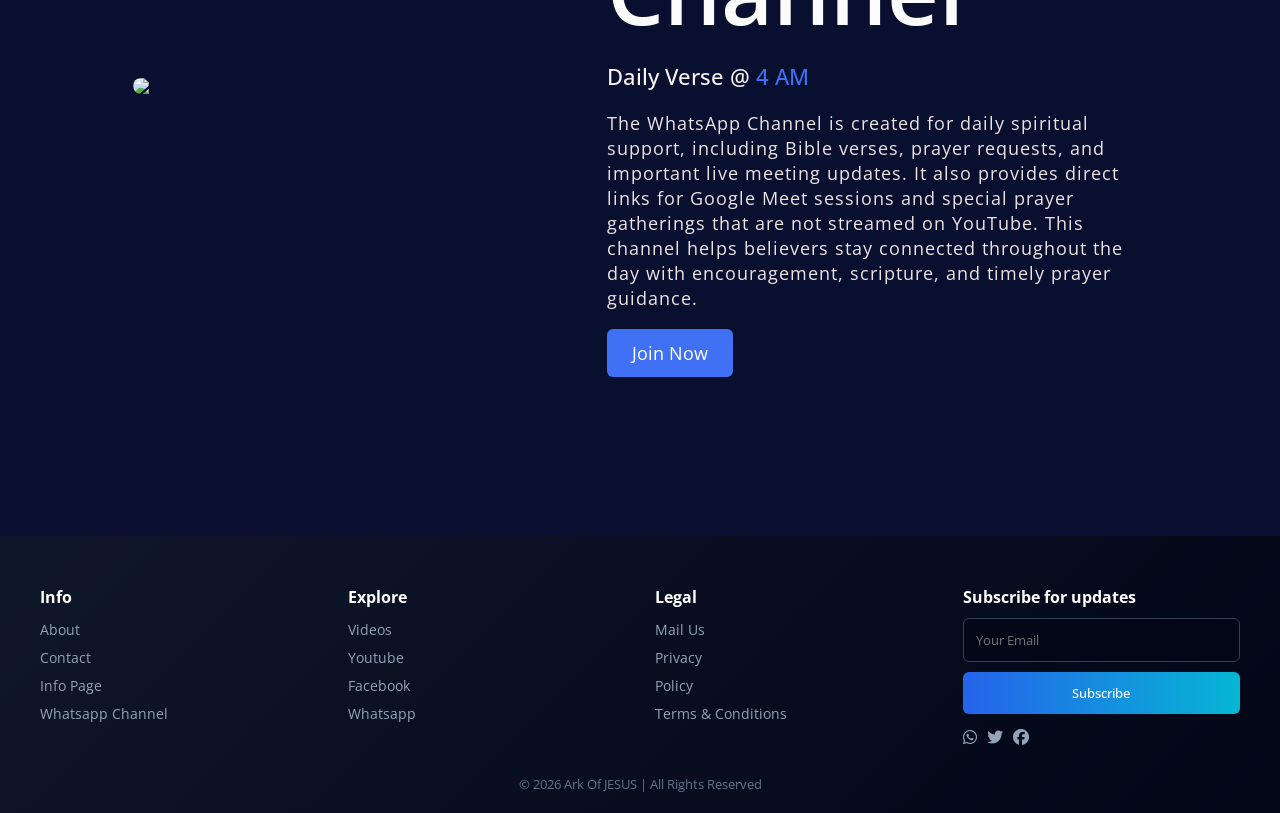
==== commit ba5987a0: "Update index.html" ====
--- a/index.html
+++ b/index.html
@@ -6,7 +6,7 @@
 
 <title>Ark of JESUS Website</title>
 
-<!-- Font Awesome -->
+<!-- Font Awdesome -->
 <link rel="stylesheet" href="https://cdnjs.cloudflare.com/ajax/libs/font-awesome/6.4.2/css/all.min.css">
 
 <!-- Google Font -->
@@ -121,7 +121,7 @@
 <br>
      <section class="about-usd">
       <div class="aboutd">
-        <img src="home/data/ark.jpg" class="pic" />
+        <img src="/home/data/ark.jpg" class="pic" />
         <div class="text">
           <h3>ARK Meet 40 Days</h3>
           <h5>40 Days Prayer <span>9 P.M</span></h5>
@@ -135,7 +135,7 @@
     <br>
      <section class="about-usd">
       <div class="aboutd">
-        <img src="/data/cross.jpg" class="pic" />
+        <img src="/home/data/cross.jpg" class="pic" />
         <div class="text">
           <h3>Words On Cross</h3>
           <h5>Meditate 7 Words <span>On Cross</span></h5>
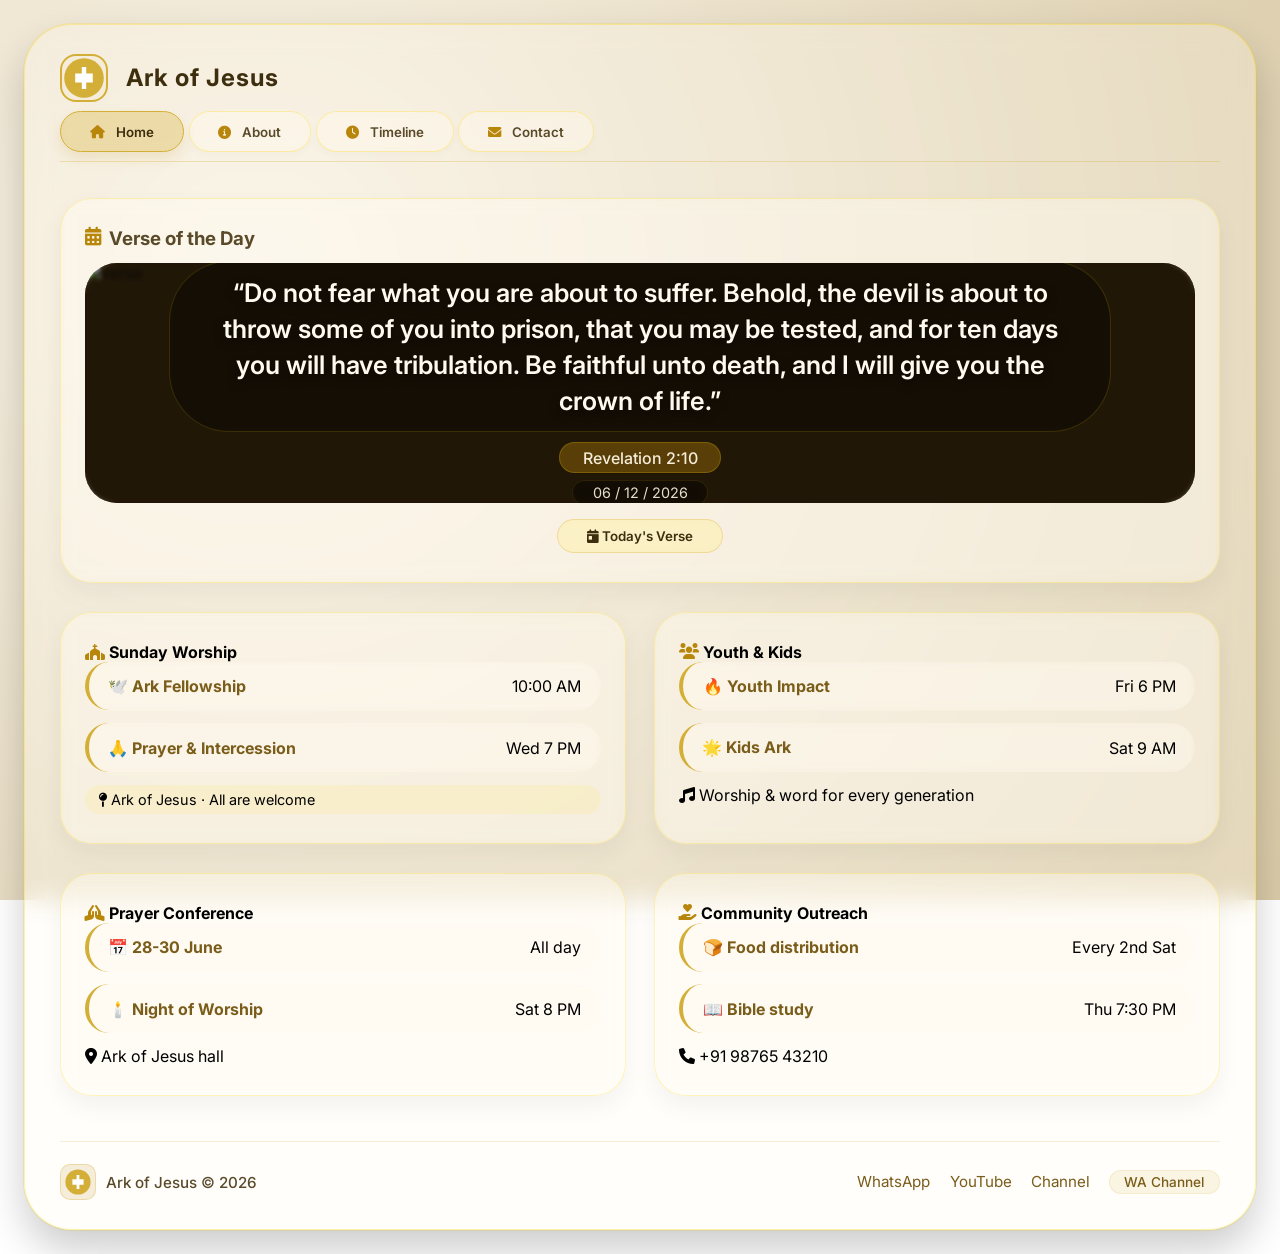
==== commit 88e23ac2: "Update index.html" ====
--- a/index.html
+++ b/index.html
@@ -1,224 +1,1032 @@
 <!DOCTYPE html>
 <html lang="en">
 <head>
-<meta charset="UTF-8">
-<meta name="viewport" content="width=device-width, initial-scale=1.0">
-
-<title>Ark of JESUS Website</title>
-
-<!-- Font Awdesome -->
-<link rel="stylesheet" href="https://cdnjs.cloudflare.com/ajax/libs/font-awesome/6.4.2/css/all.min.css">
-
-<!-- Google Font -->
-<link href="https://fonts.googleapis.com/css2?family=Open+Sans:wght@300;400;500;600&display=swap" rel="stylesheet">
-
-<link rel="stylesheet" href="style.css">
-<style>
-        /* 🔒 NAVBAR LOCK FIX */
-nav{
-  width:100%;
-  height:70px;
-  min-height:70px;
-  padding:0 20px;
-  display:flex;
-  align-items:center;
-  justify-content:space-between;
-  background:#020617;
-  box-sizing:border-box;
-}
-/* MOBILE RESPONSIVE FIX FOR ABOUT SECTION */
-@media (max-width: 768px){
-
-  .about-usd{
-    padding: 10px;
-  }
-
-  .aboutd{
-    display: flex;
-    flex-direction: column; /* stack */
-    align-items: center;
-    text-align: center;
-  }
-
-  .aboutd .pic{
-    width: 100%;
-    max-width: 300px;
-    height: auto;
-    margin-bottom: 15px;
-    border-radius: 10px;
-  }
-
-  .aboutd .text{
-    width: 100%;
-  }
-
-  .aboutd .text h3{
-    font-size: 20px;
-  }
-
-  .aboutd .text h5{
-    font-size: 16px;
-  }
-
-  .aboutd .text p{
-    font-size: 14px;
-    line-height: 1.6;
-  }
-
-  .aboutd .data{
-    margin-top: 10px;
-  }
-
-  .aboutd .hire{
-    display: inline-block;
-    padding: 8px 16px;
-    font-size: 14px;
-  }
-}
-/* prevent shrinking */
-nav, nav *{
-  flex-shrink:0;
-}/* ABOUT PAGE - WORDPRESS STYLE */
-
-</style>
+    <meta charset="UTF-8" />
+    <meta name="viewport" content="width=device-width, initial-scale=1.0" />
+    <title>Ark of Jesus · Ministry</title>
+    <!-- Font Awesome 6 -->
+    <link rel="stylesheet" href="https://cdnjs.cloudflare.com/ajax/libs/font-awesome/6.0.0-beta3/css/all.min.css" />
+    <link href="https://fonts.googleapis.com/css2?family=Inter:opsz@14..32&display=swap" rel="stylesheet" />
+    <style>
+        * {
+            margin: 0;
+            padding: 0;
+            box-sizing: border-box;
+            font-family: 'Inter', sans-serif;
+        }
+
+        body {
+            min-height: 100vh;
+            background: radial-gradient(circle at 20% 30%, #f9f3e7, #dacba8);
+            background-attachment: fixed;
+            display: flex;
+            justify-content: center;
+            padding: 1.5rem;
+        }
+
+        .app {
+            max-width: 1300px;
+            width: 100%;
+            background: rgba(255, 250, 240, 0.25);
+            backdrop-filter: blur(12px);
+            -webkit-backdrop-filter: blur(12px);
+            border-radius: 3rem;
+            padding: 1.8rem 2.2rem;
+            box-shadow: 0 20px 40px rgba(0, 0, 0, 0.2), 0 0 0 1px rgba(255, 215, 0, 0.2);
+            border: 1px solid rgba(255, 215, 0, 0.3);
+        }
+
+        .gold-text {
+            color: #b8860b;
+        }
+
+        /* Desktop Tabs - also used for mobile top nav */
+        .tabs {
+            display: flex;
+            flex-wrap: wrap;
+            gap: 0.6rem 0.3rem;
+            margin-bottom: 2.2rem;
+            border-bottom: 1px solid rgba(212, 175, 55, 0.3);
+            padding-bottom: 0.6rem;
+        }
+
+        .tab-btn {
+            background: rgba(255, 248, 235, 0.3);
+            backdrop-filter: blur(4px);
+            border: 1px solid rgba(255, 215, 0, 0.3);
+            padding: 0.7rem 1.8rem;
+            border-radius: 40px;
+            font-weight: 600;
+            color: #5a4a2a;
+            cursor: pointer;
+            transition: 0.25s;
+            box-shadow: 0 4px 10px rgba(0, 0, 0, 0.02);
+        }
+
+        .tab-btn i {
+            margin-right: 8px;
+            color: #b8860b;
+        }
+        .tab-btn:hover {
+            background: rgba(212, 175, 55, 0.25);
+            border-color: #d4af37;
+            transform: translateY(-2px);
+        }
+        .tab-btn.active {
+            background: rgba(212, 175, 55, 0.35);
+            border-color: #d4af37;
+            box-shadow: 0 6px 14px rgba(184, 134, 11, 0.15);
+            color: #3d2e0e;
+        }
+
+        /* Mobile top nav */
+        .mobile-top-nav {
+            display: none;
+            flex-wrap: wrap;
+            gap: 0.4rem;
+            margin-bottom: 1.5rem;
+            padding-bottom: 0.5rem;
+            border-bottom: 1px solid rgba(212, 175, 55, 0.2);
+            justify-content: center;
+        }
+
+        .mobile-top-nav .tab-btn {
+            padding: 0.4rem 1rem;
+            font-size: 0.85rem;
+        }
+
+        .mobile-top-nav .tab-btn i {
+            margin-right: 4px;
+            font-size: 0.9rem;
+        }
+
+        /* Segments grid */
+        .segment-grid {
+            display: grid;
+            grid-template-columns: 1fr 1fr;
+            gap: 1.8rem;
+            margin-top: 1.2rem;
+        }
+
+        .segment-card {
+            background: rgba(255, 250, 240, 0.3);
+            backdrop-filter: blur(8px);
+            border: 1px solid rgba(255, 215, 0, 0.25);
+            border-radius: 2rem;
+            padding: 1.8rem 1.5rem;
+            box-shadow: 0 10px 25px rgba(0, 0, 0, 0.05);
+            transition: all 0.2s;
+        }
+        .segment-card:hover {
+            background: rgba(255, 248, 235, 0.5);
+            border-color: #d4af37;
+            box-shadow: 0 15px 30px rgba(184, 134, 11, 0.08);
+        }
+        .full-width {
+            grid-column: 1 / -1;
+        }
+
+        /* Slider - text over image */
+        .slider-wrapper {
+            position: relative;
+            border-radius: 2rem;
+            overflow: hidden;
+            background: #2d1f0a;
+            min-height: 240px;
+        }
+        .slider-image {
+            width: 100%;
+            height: auto;
+            max-height: 360px;
+            object-fit: cover;
+            display: block;
+            opacity: 0.7;
+        }
+        .slider-overlay {
+            position: absolute;
+            top: 0;
+            left: 0;
+            width: 100%;
+            height: 100%;
+            display: flex;
+            flex-direction: column;
+            justify-content: center;
+            align-items: center;
+            padding: 2rem;
+            background: rgba(0, 0, 0, 0.25);
+            backdrop-filter: blur(2px);
+            text-align: center;
+        }
+        .slider-overlay .verse-text {
+            font-size: 1.6rem;
+            font-weight: 600;
+            color: #fff9f0;
+            text-shadow: 0 4px 12px rgba(0, 0, 0, 0.5);
+            max-width: 90%;
+            line-height: 1.4;
+            background: rgba(0, 0, 0, 0.2);
+            padding: 0.8rem 1.8rem;
+            border-radius: 60px;
+            backdrop-filter: blur(4px);
+            border: 1px solid rgba(255, 215, 0, 0.15);
+        }
+        .slider-overlay .verse-chapter {
+            margin-top: 0.6rem;
+            font-size: 1rem;
+            color: #f5ecda;
+            background: rgba(184, 134, 11, 0.4);
+            padding: 0.3rem 1.4rem;
+            border-radius: 40px;
+            backdrop-filter: blur(4px);
+            border: 1px solid rgba(255, 215, 0, 0.2);
+            font-weight: 500;
+        }
+        .slider-overlay .verse-date {
+            margin-top: 0.4rem;
+            font-size: 0.9rem;
+            color: #e8ddc8;
+            background: rgba(0, 0, 0, 0.3);
+            padding: 0.2rem 1.2rem;
+            border-radius: 40px;
+            backdrop-filter: blur(4px);
+            border: 1px solid rgba(255, 215, 0, 0.1);
+            font-weight: 400;
+        }
+        .slider-nav {
+            display: flex;
+            justify-content: center;
+            gap: 1rem;
+            margin-top: 1rem;
+        }
+        .slider-nav button {
+            background: rgba(255, 215, 0, 0.15);
+            border: 1px solid rgba(212, 175, 55, 0.3);
+            padding: 0.5rem 1.8rem;
+            border-radius: 40px;
+            font-weight: 600;
+            color: #3d2e0e;
+            backdrop-filter: blur(4px);
+            cursor: pointer;
+            transition: 0.2s;
+        }
+        .slider-nav button:hover {
+            background: rgba(212, 175, 55, 0.3);
+        }
+
+        /* Meeting items */
+        .meeting-item {
+            background: rgba(255, 248, 235, 0.25);
+            backdrop-filter: blur(4px);
+            padding: 0.9rem 1.2rem;
+            border-radius: 1.5rem;
+            margin-bottom: 0.8rem;
+            border-left: 4px solid #d4af37;
+            display: flex;
+            flex-wrap: wrap;
+            justify-content: space-between;
+            align-items: center;
+        }
+        .meeting-item strong {
+            color: #7a5d1a;
+        }
+
+        /* Footer - clean & simple */
+        .footer {
+            margin-top: 2.8rem;
+            padding-top: 1.4rem;
+            border-top: 1px solid rgba(212, 175, 55, 0.2);
+            display: flex;
+            flex-wrap: wrap;
+            justify-content: space-between;
+            align-items: center;
+            gap: 1rem;
+        }
+
+        .footer-brand {
+            display: flex;
+            align-items: center;
+            gap: 10px;
+        }
+
+        .footer-brand img {
+            width: 36px;
+            height: 36px;
+            border-radius: 10px;
+            background: #f5ecda;
+            padding: 3px;
+            border: 1px solid rgba(212, 175, 55, 0.3);
+            object-fit: contain;
+        }
+
+        .footer-brand span {
+            color: #5a4a2a;
+            font-weight: 500;
+            font-size: 0.95rem;
+        }
+
+        .footer-links {
+            display: flex;
+            align-items: center;
+            gap: 1.2rem;
+            flex-wrap: wrap;
+        }
+
+        .footer-links a {
+            color: #7a5d1a;
+            text-decoration: none !important;
+            font-size: 0.95rem;
+            transition: 0.2s;
+            padding: 0.2rem 0;
+            border-bottom: 2px solid transparent;
+        }
+
+        .footer-links a:hover {
+            color: #b8860b;
+            border-bottom-color: #b8860b;
+        }
+
+        .footer-links .channel-badge {
+            background: rgba(212, 175, 55, 0.12);
+            padding: 0.2rem 0.9rem;
+            border-radius: 30px;
+            font-size: 0.85rem;
+            font-weight: 500;
+            color: #7a5d1a;
+            border: 1px solid rgba(212, 175, 55, 0.15);
+        }
+
+        /* Pages */
+        .page {
+            display: none;
+            animation: fade 0.25s ease;
+        }
+        .page.active-page {
+            display: block;
+        }
+        @keyframes fade {
+            0% {
+                opacity: 0.4;
+            }
+            100% {
+                opacity: 1;
+            }
+        }
+
+        /* Contact form */
+        .contact-form input,
+        .contact-form textarea {
+            width: 100%;
+            padding: 0.8rem 1.2rem;
+            margin-bottom: 1rem;
+            background: rgba(255, 248, 235, 0.3);
+            backdrop-filter: blur(4px);
+            border: 1px solid rgba(212, 175, 55, 0.25);
+            border-radius: 40px;
+            font-size: 1rem;
+            color: #2d1f0a;
+        }
+        .contact-form textarea {
+            resize: vertical;
+        }
+        .contact-form button {
+            background: rgba(212, 175, 55, 0.2);
+            border: 1px solid #d4af37;
+            padding: 0.7rem 2.2rem;
+            border-radius: 40px;
+            font-weight: 600;
+            color: #3d2e0e;
+            backdrop-filter: blur(4px);
+            cursor: pointer;
+            transition: 0.2s;
+        }
+        .contact-form button:hover {
+            background: rgba(212, 175, 55, 0.35);
+        }
+        .contact-lock {
+            font-size: 0.8rem;
+            color: #7a5d1a;
+            margin-top: 0.4rem;
+            opacity: 0.7;
+        }
+
+        /* Responsive */
+        @media (max-width: 750px) {
+            .app {
+                padding: 1.2rem;
+            }
+            .segment-grid {
+                grid-template-columns: 1fr;
+            }
+
+            .tabs.desktop-tabs {
+                display: none;
+            }
+            .mobile-top-nav {
+                display: flex;
+            }
+
+            .slider-overlay .verse-text {
+                font-size: 1.2rem;
+                padding: 0.5rem 1rem;
+            }
+            .slider-overlay .verse-chapter {
+                font-size: 0.85rem;
+            }
+            .slider-overlay .verse-date {
+                font-size: 0.75rem;
+            }
+
+            .footer {
+                flex-direction: column;
+                text-align: center;
+                gap: 0.8rem;
+            }
+            .footer-links {
+                justify-content: center;
+            }
+        }
+
+        @media (min-width: 751px) {
+            .mobile-top-nav {
+                display: none !important;
+            }
+            .tabs.desktop-tabs {
+                display: flex !important;
+            }
+        }
+    </style>
 </head>
-
 <body>
-
-<!-- NAV -->
-<nav>
-  <div class="logo">Ark Of  JESUS</div>
-
-  <input type="checkbox" id="click">
-  <label for="click" class="menu-btn">
-    <i class="fas fa-bars"></i>
-  </label>
-
-  <ul>
-  <li><a href="#" class="active">Home</a></li>
-    <li><a href="about.html">About</a></li>
-    <li><a href="gallery.html">Gallery</a></li>
-    <li><a href="contact.html">Contact</a></li>
-  </ul>
-</nav>
-
-<!-- CONTENT -->
-<main>
-
- <section class="about-usd">
-      <div class="aboutd">
-        <img src="https://mdallen766.wordpress.com/wp-content/uploads/2026/02/logo-1.jpeg" class="pic" />
-        <div class="text">
-          <h3>Thursday Meet</h3>
-          <h5>Every Thursday @ <span>9 P.M</span></h5>
-          <p>This weekly Thursday Meet is a dedicated time of worship, prayer, and a one-hour Bible-based sermon held every Thursday at 9:00 PM. It is designed to bring believers together in unity to seek God’s presence, grow spiritually, and receive encouragement through the Word of God. The meeting includes worship songs, intercessory prayer, and a powerful message centered on the teachings of Jesus Christ.</p>
-          <div class="data">
-            <a href="thursday_info.html" class="hire">View More</a>
-          </div>
+    <div class="app" id="app">
+
+        <!-- Logo & favicon -->
+        <div style="display: flex; align-items: center; gap: 12px; margin-bottom: 0.6rem;">
+            <img src="logo-pre.png" alt="Ark of Jesus logo" style="width:48px;height:48px; border-radius:16px; border:2px solid #d4af37; background:#f5ecda; object-fit:contain;" onerror="this.src='data:image/svg+xml,%3Csvg xmlns=%22http://www.w3.org/2000/svg%22 width=%2250%22 height=%2250%22 viewBox=%220 0 100 100%22%3E%3Ccircle cx=%2250%22 cy=%2250%22 r=%2245%22 fill=%22%23d4af37%22/%3E%3Cpath d=%22M30 40 L70 40 L70 60 L30 60 Z%22 fill=%22%23fff%22/%3E%3Cpath d=%22M45 25 L55 25 L55 75 L45 75 Z%22 fill=%22%23fff%22/%3E%3C/svg%3E'" />
+            <h2 style="color: #3d2e0e; letter-spacing: 1px;"><i class="fas fa-ark" style="color:#b8860b;"></i> Ark of Jesus</h2>
         </div>
-      </div>
-    </section>
-<br>
-     <section class="about-usd">
-      <div class="aboutd">
-        <img src="/home/data/ark.jpg" class="pic" />
-        <div class="text">
-          <h3>ARK Meet 40 Days</h3>
-          <h5>40 Days Prayer <span>9 P.M</span></h5>
-          <p>The ARK 40 Days Fasting Meet is a special spiritual season of prayer and fasting conducted daily for forty days, beginning in the last week of March and continuing until Easter. Each day at 9:00 PM, believers gather for worship, prayer, and a sermon focused on spiritual renewal, repentance, and deeper relationship with God. This program is a time of dedication, discipline, and revival in the presence of the Lord.</p>
-          <div class="data">
-            <a href="40_days.html" class="hire">View More</a>
-          </div>
+
+        <!-- Desktop TABS -->
+        <div class="tabs desktop-tabs">
+            <button class="tab-btn active" data-page="home"><i class="fas fa-home"></i> Home</button>
+            <button class="tab-btn" data-page="about"><i class="fas fa-info-circle"></i> About</button>
+            <button class="tab-btn" data-page="timeline"><i class="fas fa-clock"></i> Timeline</button>
+            <button class="tab-btn" data-page="contact"><i class="fas fa-envelope"></i> Contact</button>
         </div>
-      </div>
-    </section>
-    <br>
-     <section class="about-usd">
-      <div class="aboutd">
-        <img src="/home/data/cross.jpg" class="pic" />
-        <div class="text">
-          <h3>Words On Cross</h3>
-          <h5>Meditate 7 Words <span>On Cross</span></h5>
-          <p>The Words on the Cross Meet is a seven-day spiritual program held during Holy Week before Good Friday, focusing on the final seven statements of Jesus Christ on the cross. Each day at 9:00 PM, one word of Jesus is reflected upon through worship, prayer, and a one-hour message. This meeting helps believers understand the sacrifice of Christ and prepare their hearts for Good Friday and Easter through deep meditation and spiritual reflection.</p>
-          <div class="data">
-            <a href="cross.html" class="hire">View More</a>
-          </div>
+
+        <!-- Mobile Top Nav -->
+        <div class="mobile-top-nav" id="mobileTopNav">
+            <button class="tab-btn active" data-page="home"><i class="fas fa-home"></i> Home</button>
+            <button class="tab-btn" data-page="about"><i class="fas fa-info-circle"></i> About</button>
+            <button class="tab-btn" data-page="timeline"><i class="fas fa-clock"></i> Timeline</button>
+            <button class="tab-btn" data-page="contact"><i class="fas fa-envelope"></i> Contact</button>
         </div>
-      </div>
-    </section>
-        <br>
-     <section class="about-usd">
-      <div class="aboutd">
-        <img src="/home/data/whatsapp.jpg" class="pic" />
-        <div class="text">
-          <h3>Whatsapp Channel</h3>
-          <h5>Daily Verse @ <span>4 AM</span></h5>
-          <p>The WhatsApp Channel is created for daily spiritual support, including Bible verses, prayer requests, and important live meeting updates. It also provides direct links for Google Meet sessions and special prayer gatherings that are not streamed on YouTube. This channel helps believers stay connected throughout the day with encouragement, scripture, and timely prayer guidance.</p>
-          <div class="data">
-            <a href="https://www.whatsapp.com/channel/0029Vb4vdzJLNSa5YQFh3X3E" class="hire">Join Now</a>
-          </div>
+
+        <!-- HOME -->
+        <div id="page-home" class="page active-page">
+            <div class="segment-grid">
+                <div class="segment-card full-width">
+                    <h3 style="display: flex; gap: 8px; color: #5a4a2a; margin-bottom: 0.8rem;">
+                        <i class="fas fa-calendar-alt gold-text"></i> Verse of the Day
+                    </h3>
+                    <div class="slider-wrapper">
+                        <img id="sliderImg" class="slider-image" src="https://picsum.photos/seed/ark1/800/300" alt="verse" />
+                        <div class="slider-overlay">
+                            <div id="verseText" class="verse-text">“For God so loved the world”</div>
+                            <div id="verseChapter" class="verse-chapter">John 3:16</div>
+                            <div id="verseDate" class="verse-date">21 / 06 / 2026</div>
+                        </div>
+                    </div>
+                    <div class="slider-nav">
+                        <button id="todayVerseBtn"><i class="fas fa-calendar-day"></i> Today's Verse</button>
+                    </div>
+                </div>
+
+                <div class="segment-card">
+                    <h4><i class="fas fa-church gold-text"></i> Sunday Worship</h4>
+                    <div class="meeting-item"><strong>🕊️ Ark Fellowship</strong> <span>10:00 AM</span></div>
+                    <div class="meeting-item"><strong>🙏 Prayer & Intercession</strong> <span>Wed 7 PM</span></div>
+                    <p style="margin-top:0.5rem; font-size:0.9rem; background:rgba(255,215,0,0.1); padding:0.4rem 0.8rem; border-radius:20px;">
+                        <i class="fas fa-map-pin"></i> Ark of Jesus · All are welcome
+                    </p>
+                </div>
+
+                <div class="segment-card">
+                    <h4><i class="fas fa-users gold-text"></i> Youth & Kids</h4>
+                    <div class="meeting-item"><strong>🔥 Youth Impact</strong> <span>Fri 6 PM</span></div>
+                    <div class="meeting-item"><strong>🌟 Kids Ark</strong> <span>Sat 9 AM</span></div>
+                    <p style="margin-top:0.5rem;"><i class="fas fa-music"></i> Worship & word for every generation</p>
+                </div>
+
+                <div class="segment-card">
+                    <h4><i class="fas fa-hands-praying gold-text"></i> Prayer Conference</h4>
+                    <div class="meeting-item"><strong>📅 28-30 June</strong> <span>All day</span></div>
+                    <div class="meeting-item"><strong>🕯️ Night of Worship</strong> <span>Sat 8 PM</span></div>
+                    <p><i class="fas fa-location-dot"></i> Ark of Jesus hall</p>
+                </div>
+
+                <div class="segment-card">
+                    <h4><i class="fas fa-hand-holding-heart gold-text"></i> Community Outreach</h4>
+                    <div class="meeting-item"><strong>🍞 Food distribution</strong> <span>Every 2nd Sat</span></div>
+                    <div class="meeting-item"><strong>📖 Bible study</strong> <span>Thu 7:30 PM</span></div>
+                    <p><i class="fas fa-phone"></i> +91 98765 43210</p>
+                </div>
+            </div>
         </div>
-      </div>
-    </section>
-
-  </div>
-</main>
-
-<!-- FOOTER -->
-<footer class="footer">
-  <div class="footer-row">
-
-    <div class="footer-col">
-      <h4>Info</h4>
-      <ul class="links">
-        <li><a href="about.html">About</a></li>
-        <li><a href="contact.html">Contact</a></li>
-        <li><a href="info.html">Info Page</a></li>
-        <li><a href="https://www.whatsapp.com/channel/0029Vb4vdzJLNSa5YQFh3X3E">Whatsapp Channel</a></li>
-      </ul>
+
+        <!-- ABOUT -->
+        <div id="page-about" class="page">
+            <div class="segment-card" style="max-width:100%;">
+                <h2><i class="fas fa-ark gold-text"></i> About US</h2>
+                <p style="font-size:1.1rem; line-height:1.6; margin:1.2rem 0;">
+      For the word of God is living and active, sharper than any two-edged sword,
+      piercing to the division of soul and spirit, of joints and marrow, and
+      discerning the thoughts and intentions of the heart. <strong>Hebrews 4:12</strong>.
+    </p>
+
+    <p style="font-size:1.1rem; line-height:1.6; margin:1.2rem 0;">
+      According to <strong>John 8:32</strong>, our channel is started… by the Holy Spirit.
+    </p>
+
+    <p style="font-size:1.1rem; line-height:1.6; margin:1.2rem 0;">“JESUS IS COMING SOON, BE PREPARED“</p>
+
+    <p style="font-size:1.1rem; line-height:1.6; margin:1.2rem 0;">
+      The Spirit and the Bride say, “Come.” And let him who hears say, “Come.”
+      And let him who is thirsty come, let him who desires take the water of life
+      without price. <strong>Revelation 22:17</strong>.
+    </p>
+
+                <div style="display:flex; flex-wrap:wrap; gap:1rem; margin:1.5rem 0;">
+                    <span style="background:rgba(212,175,55,0.12); padding:0.3rem 1.2rem; border-radius:30px;"><i class="fas fa-cross"></i> Faith</span>
+                    <span style="background:rgba(212,175,55,0.12); padding:0.3rem 1.2rem; border-radius:30px;"><i class="fas fa-heart"></i> Love</span>
+                    <span style="background:rgba(212,175,55,0.12); padding:0.3rem 1.2rem; border-radius:30px;"><i class="fas fa-hands"></i> Service</span>
+                </div>
+                <p><i class="fas fa-flag"></i> Founded in 2021 · Reaching nations</p>
+            </div>
+        </div>
+
+        <!-- TIMELINE -->
+        <div id="page-timeline" class="page">
+            <div class="segment-card" style="max-width:100%;">
+                <h2><i class="fas fa-clock gold-text"></i> Meeting Timeline</h2>
+                <div style="margin-top:1.2rem;">
+                    <div class="meeting-item"><strong>🔥 Dawn Prayer</strong> <span>Mon-Fri 5:30 AM</span></div>
+                    <div class="meeting-item"><strong>📖 Bible School</strong> <span>Mon/Wed 10 AM</span></div>
+                    <div class="meeting-item"><strong>🎶 Worship Night</strong> <span>Every Friday 7 PM</span></div>
+                    <div class="meeting-item"><strong>👪 Family Fellowship</strong> <span>Sunday 11:30 AM</span></div>
+                    <div class="meeting-item"><strong>🌍 Global Mission</strong> <span>1st Saturday 6 PM</span></div>
+                    <div class="meeting-item"><strong>🕊️ Healing Service</strong> <span>Last Sunday 6 PM</span></div>
+                </div>
+            </div>
+        </div>
+
+        <!-- CONTACT -->
+        <div id="page-contact" class="page">
+            <div class="segment-card" style="max-width:100%;">
+                <h2><i class="fas fa-envelope gold-text"></i> Contact Us</h2>
+                <div style="display:flex; flex-wrap:wrap; gap:2rem; margin:1.5rem 0;">
+                    <div><i class="fas fa-map-marker-alt gold-text"></i> Ark of Jesus, TN</div>
+                    <div><i class="fas fa-phone gold-text"></i> +91 8012167844</div>
+                    <div><i class="fas fa-envelope gold-text"></i> arkofjesus@proton.me</div>
+                </div>
+                <form class="contact-form" onsubmit="alert('Thank you! We will get back soon. ✝️'); return false;">
+                    <input type="text" placeholder="Your name" required />
+                    <input type="email" placeholder="Email address" required />
+                    <textarea rows="4" placeholder="Message / prayer request" style="resize:none;"></textarea>
+                    <button type="submit"><i class="fas fa-paper-plane"></i> Send</button>
+                </form>
+                <div class="contact-lock"><i class="fas fa-lock"></i> Also can send your prayer requests.</div>
+            </div>
+        </div>
+
+        <!-- FOOTER - clean & simple -->
+        <div class="footer">
+            <div class="footer-brand">
+                <img src="logo-pre.png" alt="Ark of Jesus" onerror="this.src='data:image/svg+xml,%3Csvg xmlns=%22http://www.w3.org/2000/svg%22 width=%2242%22 height=%2242%22 viewBox=%220 0 100 100%22%3E%3Ccircle cx=%2250%22 cy=%2250%22 r=%2245%22 fill=%22%23d4af37%22/%3E%3Cpath d=%22M30 40 L70 40 L70 60 L30 60 Z%22 fill=%22%23fff%22/%3E%3Cpath d=%22M45 25 L55 25 L55 75 L45 75 Z%22 fill=%22%23fff%22/%3E%3C/svg%3E'" />
+                <span>Ark of Jesus © 2026</span>
+            </div>
+            <div class="footer-links">
+                <a href="#" target="_blank">WhatsApp</a>
+                <a href="#" target="_blank">YouTube</a>
+                <a href="#" target="_blank">Channel</a>
+                <span class="channel-badge">WA Channel</span>
+            </div>
+        </div>
     </div>
 
-    <div class="footer-col">
-      <h4>Explore</h4>
-      <ul class="links">
-        <li><a href="gallery.html">Videos</a></li>
-        <li><a href="https://www.youtube.com/@arkofjesusofficial">Youtube</a></li>
-        <li><a href="#">Facebook</a></li>
-        <li><a href="https://www.wa.link/50jkd8">Whatsapp</a></li>
-      </ul>
-    </div>
-
-    <div class="footer-col">
-      <h4>Legal</h4>
-      <ul class="links">
-        <li><a href="mailto:shelabi12@gmail.com">Mail Us</a></li>
-        <li><a href="privacy.html">Privacy</a></li>
-        <li><a href="privacy.html">Policy</a></li>
-        <li><a href="T&C.html">Terms & Conditions</a></li>
-      </ul>
-    </div>
-
-    <div class="footer-col">
-      <h4>Subscribe for updates</h4>
-
-      <form id="form" class="contact-form">
-        <input type="email" name="sub" placeholder="Your Email">
-        <button type="submit">Subscribe</button>
-      </form>
-
-      <div class="icons">
-        <i class="fa-brands fa-whatsapp" href="https://www.whatsapp.com/channel/0029Vb4vdzJLNSa5YQFh3X3E"></i>
-        <i class="fa-brands fa-twitter"></i>
-        <i class="fa-brands fa-facebook"></i>
-      </div>
-    </div>
-
-  </div>
-
-  <div class="footer-bottom">
-    © 2026 Ark Of JESUS | All Rights Reserved
-  </div>
-</footer>
-<script src="server.js"></script>
+    <script>
+        (function() {
+            // ---------- 366 UNIQUE VERSES WITH CHAPTERS ----------
+            const verseData = [
+                { verse: "For God so loved the world that He gave His only Son.", chapter: "John 3:16" },
+                { verse: "The Lord is my shepherd; I shall not want.", chapter: "Psalm 23:1" },
+                { verse: "I can do all things through Christ who strengthens me.", chapter: "Philippians 4:13" },
+                { verse: "Be still and know that I am God.", chapter: "Psalm 46:10" },
+                { verse: "Trust in the Lord with all your heart.", chapter: "Proverbs 3:5" },
+                { verse: "The light shines in the darkness, and the darkness has not overcome it.", chapter: "John 1:5" },
+                { verse: "Rejoice always, pray without ceasing, give thanks in all circumstances.", chapter: "1 Thessalonians 5:16-18" },
+                { verse: "Do not be anxious about anything, but in everything by prayer and supplication with thanksgiving let your requests be made known to God.", chapter: "Philippians 4:6" },
+                { verse: "Commit your work to the Lord, and your plans will be established.", chapter: "Proverbs 16:3" },
+                { verse: "The Lord is near to the brokenhearted and saves the crushed in spirit.", chapter: "Psalm 34:18" },
+                { verse: "The righteous cry out, and the Lord hears them; He delivers them from all their troubles.", chapter: "Psalm 34:17" },
+                { verse: "The Lord is my light and my salvation; whom shall I fear?", chapter: "Psalm 27:1" },
+                { verse: "One thing I have asked from the Lord, that I shall seek: that I may dwell in the house of the Lord all the days of my life.", chapter: "Psalm 27:4" },
+                { verse: "The Lord is the strength of my life; of whom shall I be afraid?", chapter: "Psalm 27:1" },
+                { verse: "Wait on the Lord; be of good courage, and He shall strengthen your heart.", chapter: "Psalm 27:14" },
+                { verse: "Delight yourself in the Lord, and He shall give you the desires of your heart.", chapter: "Psalm 37:4" },
+                { verse: "The steps of a good man are ordered by the Lord, and He delights in his way.", chapter: "Psalm 37:23" },
+                { verse: "The Lord is good, a stronghold in the day of trouble; He knows those who trust in Him.", chapter: "Nahum 1:7" },
+                { verse: "God is our refuge and strength, a very present help in trouble.", chapter: "Psalm 46:1" },
+                { verse: "Therefore we will not fear, even though the earth be removed.", chapter: "Psalm 46:2" },
+                { verse: "There is a river whose streams shall make glad the city of God.", chapter: "Psalm 46:4" },
+                { verse: "The Lord of hosts is with us; the God of Jacob is our refuge.", chapter: "Psalm 46:7" },
+                { verse: "Be still, and know that I am God; I will be exalted among the nations.", chapter: "Psalm 46:10" },
+                { verse: "The Lord is my rock and my fortress and my deliverer.", chapter: "Psalm 18:2" },
+                { verse: "I will love You, O Lord, my strength.", chapter: "Psalm 18:1" },
+                { verse: "The Lord is my rock, my fortress, and my deliverer; my God, my strength, in whom I will trust.", chapter: "Psalm 18:2" },
+                { verse: "He who dwells in the secret place of the Most High shall abide under the shadow of the Almighty.", chapter: "Psalm 91:1" },
+                { verse: "I will say of the Lord, 'He is my refuge and my fortress; my God, in Him I will trust.'", chapter: "Psalm 91:2" },
+                { verse: "Surely He shall deliver you from the snare of the fowler and from the perilous pestilence.", chapter: "Psalm 91:3" },
+                { verse: "He shall cover you with His feathers, and under His wings you shall take refuge.", chapter: "Psalm 91:4" },
+                { verse: "Because you have made the Lord, who is my refuge, even the Most High, your dwelling place.", chapter: "Psalm 91:9" },
+                { verse: "No evil shall befall you, nor shall any plague come near your dwelling.", chapter: "Psalm 91:10" },
+                { verse: "For He shall give His angels charge over you, to keep you in all your ways.", chapter: "Psalm 91:11" },
+                { verse: "He shall call upon Me, and I will answer him; I will be with him in trouble.", chapter: "Psalm 91:15" },
+                { verse: "With long life I will satisfy him, and show him My salvation.", chapter: "Psalm 91:16" },
+                { verse: "The Lord is gracious and full of compassion, slow to anger and great in mercy.", chapter: "Psalm 145:8" },
+                { verse: "The Lord is good to all, and His tender mercies are over all His works.", chapter: "Psalm 145:9" },
+                { verse: "All Your works shall praise You, O Lord, and Your saints shall bless You.", chapter: "Psalm 145:10" },
+                { verse: "They shall speak of the glory of Your kingdom, and talk of Your power.", chapter: "Psalm 145:11" },
+                { verse: "To make known to the sons of men His mighty acts, and the glorious majesty of His kingdom.", chapter: "Psalm 145:12" },
+                { verse: "Your kingdom is an everlasting kingdom, and Your dominion endures throughout all generations.", chapter: "Psalm 145:13" },
+                { verse: "The Lord upholds all who fall, and raises up all who are bowed down.", chapter: "Psalm 145:14" },
+                { verse: "The eyes of all look expectantly to You, and You give them their food in due season.", chapter: "Psalm 145:15" },
+                { verse: "You open Your hand and satisfy the desire of every living thing.", chapter: "Psalm 145:16" },
+                { verse: "The Lord is righteous in all His ways, gracious in all His works.", chapter: "Psalm 145:17" },
+                { verse: "The Lord is near to all who call upon Him, to all who call upon Him in truth.", chapter: "Psalm 145:18" },
+                { verse: "He will fulfill the desire of those who fear Him; He also will hear their cry and save them.", chapter: "Psalm 145:19" },
+                { verse: "The Lord preserves all who love Him, but all the wicked He will destroy.", chapter: "Psalm 145:20" },
+                { verse: "My mouth shall speak the praise of the Lord, and all flesh shall bless His holy name.", chapter: "Psalm 145:21" },
+                { verse: "Praise the Lord! Praise, O servants of the Lord, praise the name of the Lord!", chapter: "Psalm 113:1" },
+                { verse: "Blessed be the name of the Lord from this time forth and forevermore!", chapter: "Psalm 113:2" },
+                { verse: "From the rising of the sun to its going down, the Lord's name is to be praised.", chapter: "Psalm 113:3" },
+                { verse: "The Lord is high above all nations, His glory above the heavens.", chapter: "Psalm 113:4" },
+                { verse: "Who is like the Lord our God, who dwells on high, who humbles Himself to behold the things that are in the heavens and in the earth?", chapter: "Psalm 113:5-6" },
+                { verse: "He raises the poor out of the dust, and lifts the needy out of the ash heap.", chapter: "Psalm 113:7" },
+                { verse: "That He may seat him with princes, with the princes of His people.", chapter: "Psalm 113:8" },
+                { verse: "He grants the barren woman a home, like a joyful mother of children. Praise the Lord!", chapter: "Psalm 113:9" },
+                { verse: "When Israel went out of Egypt, the house of Jacob from a people of strange language.", chapter: "Psalm 114:1" },
+                { verse: "Judah became His sanctuary, and Israel His dominion.", chapter: "Psalm 114:2" },
+                { verse: "The sea saw it and fled; Jordan turned back.", chapter: "Psalm 114:3" },
+                { verse: "The mountains skipped like rams, the little hills like lambs.", chapter: "Psalm 114:4" },
+                { verse: "What ails you, O sea, that you fled? O Jordan, that you turned back?", chapter: "Psalm 114:5" },
+                { verse: "Tremble, O earth, at the presence of the Lord, at the presence of the God of Jacob.", chapter: "Psalm 114:7" },
+                { verse: "Who turned the rock into a pool of water, the flint into a fountain of waters.", chapter: "Psalm 114:8" },
+                { verse: "Not to us, O Lord, not to us, but to Your name give glory, because of Your mercy and Your truth.", chapter: "Psalm 115:1" },
+                { verse: "Why should the Gentiles say, 'Where is their God?' But our God is in heaven; He does whatever He pleases.", chapter: "Psalm 115:2-3" },
+                { verse: "Their idols are silver and gold, the work of men's hands.", chapter: "Psalm 115:4" },
+                { verse: "They have mouths, but they do not speak; eyes they have, but they do not see.", chapter: "Psalm 115:5" },
+                { verse: "They have ears, but they do not hear; noses they have, but they do not smell.", chapter: "Psalm 115:6" },
+                { verse: "They have hands, but they do not handle; feet they have, but they do not walk; nor do they mutter through their throat.", chapter: "Psalm 115:7" },
+                { verse: "Those who make them are like them; so is everyone who trusts in them.", chapter: "Psalm 115:8" },
+                { verse: "O Israel, trust in the Lord; He is their help and their shield.", chapter: "Psalm 115:9" },
+                { verse: "O house of Aaron, trust in the Lord; He is their help and their shield.", chapter: "Psalm 115:10" },
+                { verse: "You who fear the Lord, trust in the Lord; He is their help and their shield.", chapter: "Psalm 115:11" },
+                { verse: "The Lord has been mindful of us; He will bless us; He will bless the house of Israel.", chapter: "Psalm 115:12" },
+                { verse: "He will bless those who fear the Lord, both small and great.", chapter: "Psalm 115:13" },
+                { verse: "May the Lord give you increase more and more, you and your children.", chapter: "Psalm 115:14" },
+                { verse: "May you be blessed by the Lord, who made heaven and earth.", chapter: "Psalm 115:15" },
+                { verse: "The heaven, even the heavens, are the Lord's; but the earth He has given to the children of men.", chapter: "Psalm 115:16" },
+                { verse: "The dead do not praise the Lord, nor any who go down into silence.", chapter: "Psalm 115:17" },
+                { verse: "But we will bless the Lord from this time forth and forevermore. Praise the Lord!", chapter: "Psalm 115:18" },
+                { verse: "I love the Lord, because He has heard my voice and my supplications.", chapter: "Psalm 116:1" },
+                { verse: "Because He has inclined His ear to me, therefore I will call upon Him as long as I live.", chapter: "Psalm 116:2" },
+                { verse: "The pains of death surrounded me, and the pangs of Sheol laid hold of me; I found trouble and sorrow.", chapter: "Psalm 116:3" },
+                { verse: "Then I called upon the name of the Lord: 'O Lord, I implore You, deliver my soul!'", chapter: "Psalm 116:4" },
+                { verse: "Gracious is the Lord, and righteous; yes, our God is merciful.", chapter: "Psalm 116:5" },
+                { verse: "The Lord preserves the simple; I was brought low, and He saved me.", chapter: "Psalm 116:6" },
+                { verse: "Return to your rest, O my soul, for the Lord has dealt bountifully with you.", chapter: "Psalm 116:7" },
+                { verse: "For You have delivered my soul from death, my eyes from tears, and my feet from falling.", chapter: "Psalm 116:8" },
+                { verse: "I will walk before the Lord in the land of the living.", chapter: "Psalm 116:9" },
+                { verse: "I believed, therefore I spoke, 'I am greatly afflicted.'", chapter: "Psalm 116:10" },
+                { verse: "I said in my haste, 'All men are liars.'", chapter: "Psalm 116:11" },
+                { verse: "What shall I render to the Lord for all His benefits toward me?", chapter: "Psalm 116:12" },
+                { verse: "I will take up the cup of salvation, and call upon the name of the Lord.", chapter: "Psalm 116:13" },
+                { verse: "I will pay my vows to the Lord now in the presence of all His people.", chapter: "Psalm 116:14" },
+                { verse: "Precious in the sight of the Lord is the death of His saints.", chapter: "Psalm 116:15" },
+                { verse: "O Lord, truly I am Your servant; I am Your servant, the son of Your maidservant; You have loosed my bonds.", chapter: "Psalm 116:16" },
+                { verse: "I will offer to You the sacrifice of thanksgiving, and will call upon the name of the Lord.", chapter: "Psalm 116:17" },
+                { verse: "I will pay my vows to the Lord now in the presence of all His people.", chapter: "Psalm 116:18" },
+                { verse: "In the courts of the Lord's house, in the midst of you, O Jerusalem. Praise the Lord!", chapter: "Psalm 116:19" },
+                { verse: "Praise the Lord, all you Gentiles! Laud Him, all you peoples!", chapter: "Psalm 117:1" },
+                { verse: "For His merciful kindness is great toward us, and the truth of the Lord endures forever. Praise the Lord!", chapter: "Psalm 117:2" },
+                { verse: "Give thanks to the Lord, for He is good! His mercy endures forever.", chapter: "Psalm 118:1" },
+                { verse: "Let Israel now say, 'His mercy endures forever.'", chapter: "Psalm 118:2" },
+                { verse: "Let the house of Aaron now say, 'His mercy endures forever.'", chapter: "Psalm 118:3" },
+                { verse: "Let those who fear the Lord now say, 'His mercy endures forever.'", chapter: "Psalm 118:4" },
+                { verse: "I called on the Lord in distress; the Lord answered me and set me in a broad place.", chapter: "Psalm 118:5" },
+                { verse: "The Lord is on my side; I will not fear. What can man do to me?", chapter: "Psalm 118:6" },
+                { verse: "The Lord is for me among those who help me; therefore I shall see my desire on those who hate me.", chapter: "Psalm 118:7" },
+                { verse: "It is better to trust in the Lord than to put confidence in man.", chapter: "Psalm 118:8" },
+                { verse: "It is better to trust in the Lord than to put confidence in princes.", chapter: "Psalm 118:9" },
+                { verse: "All nations surrounded me, but in the name of the Lord I will destroy them.", chapter: "Psalm 118:10" },
+                { verse: "They surrounded me, yes, they surrounded me; but in the name of the Lord I will destroy them.", chapter: "Psalm 118:11" },
+                { verse: "They surrounded me like bees; they were quenched like a fire of thorns; for in the name of the Lord I will destroy them.", chapter: "Psalm 118:12" },
+                { verse: "You pushed me violently, that I might fall, but the Lord helped me.", chapter: "Psalm 118:13" },
+                { verse: "The Lord is my strength and song, and He has become my salvation.", chapter: "Psalm 118:14" },
+                { verse: "The voice of rejoicing and salvation is in the tents of the righteous; the right hand of the Lord does valiantly.", chapter: "Psalm 118:15" },
+                { verse: "The right hand of the Lord is exalted; the right hand of the Lord does valiantly.", chapter: "Psalm 118:16" },
+                { verse: "I shall not die, but live, and declare the works of the Lord.", chapter: "Psalm 118:17" },
+                { verse: "The Lord has chastened me severely, but He has not given me over to death.", chapter: "Psalm 118:18" },
+                { verse: "Open to me the gates of righteousness; I will go through them, and I will praise the Lord.", chapter: "Psalm 118:19" },
+                { verse: "This is the gate of the Lord, through which the righteous shall enter.", chapter: "Psalm 118:20" },
+                { verse: "I will praise You, for You have answered me, and have become my salvation.", chapter: "Psalm 118:21" },
+                { verse: "The stone which the builders rejected has become the chief cornerstone.", chapter: "Psalm 118:22" },
+                { verse: "This was the Lord's doing; it is marvelous in our eyes.", chapter: "Psalm 118:23" },
+                { verse: "This is the day the Lord has made; we will rejoice and be glad in it.", chapter: "Psalm 118:24" },
+                { verse: "Save now, I pray, O Lord; O Lord, I pray, send now prosperity.", chapter: "Psalm 118:25" },
+                { verse: "Blessed is he who comes in the name of the Lord! We have blessed you from the house of the Lord.", chapter: "Psalm 118:26" },
+                { verse: "God is the Lord, and He has given us light; bind the sacrifice with cords to the horns of the altar.", chapter: "Psalm 118:27" },
+                { verse: "You are my God, and I will praise You; You are my God, I will exalt You.", chapter: "Psalm 118:28" },
+                { verse: "Give thanks to the Lord, for He is good! His mercy endures forever.", chapter: "Psalm 118:29" },
+
+  { verse: "And my God will supply every need of yours according to his riches in glory in Christ Jesus.", chapter: "Philippians 4:19" },
+  { verse: "Whatever you do, work heartily, as for the Lord and not for men.", chapter: "Colossians 3:23" },
+  { verse: "knowing that from the Lord you will receive the inheritance as your reward. You are serving the Lord Christ.", chapter: "Colossians 3:24" },
+  { verse: "He who calls you is faithful; he will surely do it.", chapter: "1 Thessalonians 5:24" },
+  { verse: "But the Lord is faithful. He will establish you and guard you against the evil one.", chapter: "2 Thessalonians 3:3" },
+  { verse: "For while bodily training is of some value, godliness is of value in every way, as it holds promise for the present life and also for the life to come.", chapter: "1 Timothy 4:8" },
+  { verse: "For God gave us a spirit not of fear but of power and love and self-control.", chapter: "2 Timothy 1:7" },
+  { verse: "The Lord will rescue me from every evil deed and bring me safely into his heavenly kingdom. To him be the glory forever and ever. Amen.", chapter: "2 Timothy 4:18" },
+  { verse: "he saved us, not because of works done by us in righteousness, but according to his own mercy, by the washing of regeneration and renewal of the Holy Spirit.", chapter: "Titus 3:5" },
+  { verse: "and I pray that the sharing of your faith may become effective for the full knowledge of every good thing that is in us for the sake of Christ.", chapter: "Philemon 1:6" },
+  { verse: "Let us then with confidence draw near to the throne of grace, that we may receive mercy and find grace to help in time of need.", chapter: "Hebrews 4:16" },
+  { verse: "Let us hold fast the confession of our hope without wavering, for he who promised is faithful.", chapter: "Hebrews 10:23" },
+  { verse: "And without faith it is impossible to please him, for whoever would draw near to God must believe that he exists and that he rewards those who seek him.", chapter: "Hebrews 11:6" },
+  { verse: "So we can confidently say, 'The Lord is my helper; I will not fear; what can man do to me?'", chapter: "Hebrews 13:6" },
+  { verse: "Blessed is the man who remains steadfast under trial, for when he has stood the test he will receive the crown of life, which God has promised to those who love him.", chapter: "James 1:12" },
+  { verse: "Draw near to God, and he will draw near to you. Cleanse your hands, you sinners, and purify your hearts, you double-minded.", chapter: "James 4:8" },
+  { verse: "Therefore, confess your sins to one another and pray for one another, that you may be healed. The prayer of a righteous person has great power as it is working.", chapter: "James 5:16" },
+  { verse: "who by God's power are being guarded through faith for a salvation ready to be revealed in the last time.", chapter: "1 Peter 1:5" },
+  { verse: "He himself bore our sins in his body on the tree, that we might die to sin and live to righteousness. By his wounds you have been healed.", chapter: "1 Peter 2:24" },
+  { verse: "Casting all your anxieties on him, because he cares for you.", chapter: "1 Peter 5:7" },
+  { verse: "by which he has granted to us his precious and very great promises, so that through them you may become partakers of the divine nature, having escaped from the corruption that is in the world because of sinful desire.", chapter: "2 Peter 1:4" },
+  { verse: "The Lord is not slow to fulfill his promise as some count slowness, but is patient toward you, not wishing that any should perish, but that all should reach repentance.", chapter: "2 Peter 3:9" },
+  { verse: "If we confess our sins, he is faithful and just to forgive us our sins and to cleanse us from all unrighteousness.", chapter: "1 John 1:9" },
+  { verse: "See what kind of love the Father has given to us, that we should be called children of God; and so we are. The reason why the world does not know us is that it did not know him.", chapter: "1 John 3:1" },
+  { verse: "Little children, you are from God and have overcome them, for he who is in you is greater than he who is in the world.", chapter: "1 John 4:4" },
+  { verse: "And this is the confidence that we have toward him, that if we ask anything according to his will he hears us.", chapter: "1 John 5:14" },
+  { verse: "And this is love, that we walk according to his commandments; this is the commandment, just as you have heard from the beginning, so that you should walk in it.", chapter: "2 John 1:6" },
+  { verse: "Beloved, I pray that all may go well with you and that you may be in good health, as it goes well with your soul.", chapter: "3 John 1:2" },
+  { verse: "Now to him who is able to keep you from stumbling and to present you blameless before the presence of his glory with great joy,", chapter: "Jude 1:24" },
+  { verse: "Behold, I stand at the door and knock. If anyone hears my voice and opens the door, I will come in to him and eat with him, and he with me.", chapter: "Revelation 3:20" },
+  { verse: "He will wipe away every tear from their eyes, and death shall be no more, neither shall there be mourning, nor crying, nor pain anymore, for the former things have passed away.", chapter: "Revelation 21:4" },
+  { verse: "And he who was seated on the throne said, 'Behold, I am making all things new.' Also he said, 'Write this down, for these words are trustworthy and true.'", chapter: "Revelation 21:5" },
+  { verse: "The Spirit and the Bride say, 'Come.' And let the one who hears say, 'Come.' And let the one who is thirsty come; let the one who desires take the water of life without price.", chapter: "Revelation 22:17" },
+  { verse: "But I will establish my covenant with you, and you shall come into the ark, you, your sons, your wife, and your sons' wives with you.", chapter: "Genesis 6:18" },
+  { verse: "that I will surely bless you, and I will surely multiply your offspring as the stars of heaven and as the sand that is on the seashore. And your offspring shall possess the gate of his enemies,", chapter: "Genesis 22:17" },
+  { verse: "Sojourn in this land, and I will be with you and will bless you, for to you and to your offspring I will give all these lands, and I will establish the oath that I swore to Abraham your father.", chapter: "Genesis 26:3" },
+  { verse: "Then Jacob made a vow, saying, 'If God will be with me and will keep me in this way that I go, and will give me bread to eat and clothing to wear,", chapter: "Genesis 28:20" },
+  { verse: "And the LORD said to Jacob, 'Return to the land of your fathers and to your kindred, and I will be with you.'", chapter: "Genesis 31:3" },
+  { verse: "Then he said, 'I am God, the God of your father. Do not be afraid to go down to Egypt, for there I will make you into a great nation.'", chapter: "Genesis 46:3" },
+  { verse: "As for you, you meant evil against me, but God meant it for good, to bring it about that many people should be kept alive, as they are today.", chapter: "Genesis 50:20" },
+  { verse: "And I will take you to be my people, and I will be your God, and you shall know that I am the LORD your God, who has brought you out from under the burdens of the Egyptians.", chapter: "Exodus 6:7" },
+  { verse: "saying, 'If you will diligently listen to the voice of the LORD your God, and do that which is right in his eyes, and give ear to his commandments and keep all his statutes, I will put none of the diseases on you that I put on the Egyptians, for I am the LORD, your healer.'", chapter: "Exodus 15:26" },
+  { verse: "Now therefore, if you will indeed obey my voice and keep my covenant, you shall be my treasured possession among all peoples, for all the earth is mine;", chapter: "Exodus 19:5" },
+  { verse: "Behold, I send an angel before you to guard you on the way and to bring you to the place that I have prepared.", chapter: "Exodus 23:20" },
+  { verse: "The LORD passed before him and proclaimed, 'The LORD, the LORD, a God merciful and gracious, slow to anger, and abounding in steadfast love and faithfulness,", chapter: "Exodus 34:6" },
+  { verse: "And you shall keep my statutes and do them; I am the LORD who sanctifies you.", chapter: "Leviticus 20:8" },
+  { verse: "So you shall keep my commandments and do them: I am the LORD.", chapter: "Leviticus 22:31" },
+  { verse: "Yet for all that, when they are in the land of their enemies, I will not spurn them, neither will I abhor them so as to destroy them utterly and break my covenant with them, for I am the LORD their God.", chapter: "Leviticus 26:44" },
+  { verse: "The LORD is slow to anger and abounding in steadfast love, forgiving iniquity and transgression, but he will by no means clear the guilty, visiting the iniquity of the fathers on the children, to the third and the fourth generation.'", chapter: "Numbers 14:18" },
+  { verse: "For there is no enchantment against Jacob, no divination against Israel; now it shall be said of Jacob and Israel, 'What has God wrought!'", chapter: "Numbers 23:23" },
+  { verse: "But Balaam answered and said to Balak, 'Did I not tell you, All that the LORD says, that I must do ?", chapter: "Numbers 23:26" },
+  { verse: "It is the LORD your God who goes with you. He will not leave you or forsake you.", chapter: "Deuteronomy 1:30" },
+  { verse: "You shall walk in all the way that the LORD your God has commanded you, that you may live, and that it may go well with you, and that you may live long in the land that you shall possess.", chapter: "Deuteronomy 5:33" },
+  { verse: "And the LORD commanded us to do all these statutes, to fear the LORD our God, for our good always, that he might preserve us alive, as we are this day.", chapter: "Deuteronomy 6:24" },
+  { verse: "You shall remember the LORD your God, for it is he who gives you power to get wealth, that he may confirm his covenant that he swore to your fathers, as it is this day.", chapter: "Deuteronomy 8:18" },
+  { verse: "He is your praise. He is your God, who has done for you these great and terrifying things that your eyes have seen.", chapter: "Deuteronomy 10:21" },
+  { verse: "And if you will indeed obey my commandments that I command you today, to love the LORD your God, and to serve him with all your heart and with all your soul,", chapter: "Deuteronomy 11:13" },
+  { verse: "You shall walk after the LORD your God and fear him and keep his commandments and obey his voice, and you shall serve him and hold fast to him.", chapter: "Deuteronomy 13:4" },
+  { verse: "And the LORD has declared today that you are a people for his treasured possession, as he has promised you, and that you are to keep all his commandments,", chapter: "Deuteronomy 26:18" },
+  { verse: "by loving the LORD your God, by obeying his voice and holding fast to him, for he is your life and length of days, that you may dwell in the land that the LORD swore to your fathers, to Abraham, to Isaac, and to Jacob, to give them.", chapter: "Deuteronomy 30:20" },
+  { verse: "The eternal God is your dwelling place, and underneath are the everlasting arms. And he thrust out the enemy before you and said, 'Destroy.'", chapter: "Deuteronomy 33:27" },
+  { verse: "Not one word of all the good promises that the LORD had made to the house of Israel had failed; all came to pass.", chapter: "Joshua 21:45" },
+  { verse: "Only be very careful to observe the commandment and the law that Moses the servant of the LORD commanded you, to love the LORD your God, and to walk in all his ways and to keep his commandments and to hold fast to him and to serve him with all your heart and with all your soul.", chapter: "Joshua 22:5" },
+  { verse: "One man of you puts to flight a thousand, since it is the LORD your God who fights for you, just as he promised you.", chapter: "Joshua 23:10" },
+  { verse: "And the angel of the LORD appeared to him and said to him, 'The LORD is with you, O mighty man of valor.'", chapter: "Judges 6:12" },
+  { verse: "The LORD repay you for what you have done, and a full reward be given you by the LORD, the God of Israel, under whose wings you have come to take refuge!", chapter: "Ruth 2:12" },
+  { verse: "For the LORD will not forsake his people, for his great name's sake, because it has pleased the LORD to make you a people for himself.", chapter: "1 Samuel 12:22" },
+  { verse: "And also the Glory of Israel will not lie or have regret, for he is not a man, that he should have regret.", chapter: "1 Samuel 15:29" },
+  { verse: "that all this assembly may know that the LORD saves not with sword and spear. For the battle is the LORD's, and he will give you into our hand.", chapter: "1 Samuel 17:47" },
+  { verse: "And now, O Lord GOD, you are God, and your words are true, and you have promised this good thing to your servant.", chapter: "2 Samuel 7:28" },
+  { verse: "I give you also what you have not asked, both riches and honor, so that no other king shall compare with you, all your days.", chapter: "1 Kings 3:13" },
+  { verse: "The LORD our God be with us, as he was with our fathers. May he not leave us or forsake us,", chapter: "1 Kings 8:57" },
+  { verse: "I have heard your prayer, I have seen your tears. Behold, I will heal you. On the third day you shall go up to the house of the LORD.", chapter: "2 Kings 20:5" },
+  { verse: "Give thanks to the LORD, for he is good; his love endures forever.", chapter: "1 Chronicles 16:34" },
+  { verse: "Be strong and courageous, and do the work. Do not be afraid or dismayed, for the LORD God, my God, is with you. He will not leave you or forsake you, until all the work for the service of the house of the LORD is finished.", chapter: "1 Chronicles 28:20" },
+  { verse: "But you, take courage! Do not let your hands be weak, for your work shall be rewarded.", chapter: "2 Chronicles 15:7" },
+  { verse: "For the eyes of the LORD run to and fro throughout the whole earth, to give strong support to those whose heart is blameless toward him. You have done foolishly in this, for from now on you will have wars.", chapter: "2 Chronicles 16:9" },
+  { verse: "You will not need to fight in this battle. Stand firm, hold your position, and see the salvation of the LORD on your behalf, O Judah and Jerusalem. Do not be afraid and do not be dismayed. Tomorrow go out against them, and the LORD will be with you.", chapter: "2 Chronicles 20:17" },
+  { verse: "And I was ashamed to ask the king for a band of soldiers and horsemen to protect us against the enemy on our way, since we had told the king, 'The hand of our God is for good on all who seek him, but the power of his wrath is against all who forsake him.'", chapter: "Ezra 8:22" },
+  { verse: "Then he said to them, 'Go your way. Eat the fat and drink sweet wine and send portions to anyone who has nothing ready, for this day is holy to our Lord. And do not be grieved, for the joy of the LORD is your strength.'", chapter: "Nehemiah 8:10" },
+  { verse: "Nevertheless, in your great mercies you did not make an end of them or forsake them, for you are a gracious and merciful God.", chapter: "Nehemiah 9:31" },
+  { verse: "For if you keep silent at this time, relief and deliverance will rise for the Jews from another place, but you and your father's house will perish. And who knows whether you have not come to the kingdom for such a time as this?", chapter: "Esther 4:14" },
+  { verse: "And though your beginning was small, your latter days will be very great.", chapter: "Job 8:7" },
+  { verse: "And you will feel secure, because there is hope; you will look around and take your rest in security.", chapter: "Job 11:18" },
+  { verse: "If they listen and serve him, they complete their days in prosperity, and their years in pleasantness.", chapter: "Job 36:11" },
+  { verse: "He is like a tree planted by streams of water that yields its fruit in its season, and its leaf does not wither. In all that he does, he prospers.", chapter: "Psalm 1:3" },
+  { verse: "For you bless the righteous, O LORD; you cover him with favor as with a shield.", chapter: "Psalm 5:12" },
+  { verse: "And those who know your name put their trust in you, for you, O LORD, have not forsaken those who seek you.", chapter: "Psalm 9:10" },
+  { verse: "Moreover, by them is your servant warned; in keeping them there is great reward.", chapter: "Psalm 19:11" },
+  { verse: "I believe that I shall look upon the goodness of the LORD in the land of the living!", chapter: "Psalm 27:13" },
+  { verse: "For his anger is but for a moment, and his favor is for a lifetime. Weeping may tarry for the night, but joy comes with the morning.", chapter: "Psalm 30:5" },
+  { verse: "Be strong, and let your heart take courage, all you who hope in the LORD!", chapter: "Psalm 31:24" },
+  { verse: "I waited patiently for the LORD; he inclined to me and heard my cry.", chapter: "Psalm 40:1" },
+  { verse: "For God alone my soul waits in silence; from him comes my salvation.", chapter: "Psalm 62:1" },
+  { verse: "Blessed be the Lord, who daily bears us up; God is our salvation. Selah", chapter: "Psalm 68:19" },
+  { verse: "My flesh and my heart may fail, but God is the strength of my heart and my portion forever.", chapter: "Psalm 73:26" },
+  { verse: "Blessed are those whose strength is in you, in whose heart are the highways to Zion.", chapter: "Psalm 84:5" },
+  { verse: "I will not violate my covenant or alter the word that went forth from my lips.", chapter: "Psalm 89:34" },
+  { verse: "When the cares of my heart are many, your consolations cheer my soul.", chapter: "Psalm 94:19" },
+  { verse: "He is not afraid of bad news; his heart is firm, trusting in the LORD.", chapter: "Psalm 112:7" },
+  { verse: "This is my comfort in my affliction, that your promise gives me life.", chapter: "Psalm 119:50" },
+  { verse: "Your word is a lamp to my feet and a light to my path.", chapter: "Psalm 119:105" },
+  { verse: "Those who sow in tears shall reap with shouts of joy!", chapter: "Psalm 126:5" },
+  { verse: "I wait for the LORD, my soul waits, and in his word I hope;", chapter: "Psalm 130:5" },
+  { verse: "Though I walk in the midst of trouble, you preserve my life; you stretch out your hand against the wrath of my enemies, and your right hand delivers me.", chapter: "Psalm 138:7" },
+  { verse: "Blessed is he whose help is the God of Jacob, whose hope is in the LORD his God,", chapter: "Psalm 146:5" },
+  { verse: "but whoever listens to me will dwell secure and will be at ease, without dread of disaster.", chapter: "Proverbs 1:33" },
+  { verse: "For the LORD gives wisdom; from his mouth come knowledge and understanding;", chapter: "Proverbs 2:6" },
+  { verse: "If you lie down, you will not be afraid; when you lie down, your sleep will be sweet.", chapter: "Proverbs 3:24" },
+  { verse: "But the path of the righteous is like the light of dawn, which shines brighter and brighter until full day.", chapter: "Proverbs 4:18" },
+  { verse: "I love those who love me, and those who seek me diligently find me.", chapter: "Proverbs 8:17" },
+  { verse: "Whoever brings blessing will be enriched, and one who waters will himself be watered.", chapter: "Proverbs 11:25" },
+  { verse: "No ill befalls the righteous, but the wicked are filled with trouble.", chapter: "Proverbs 12:21" },
+  { verse: "In the fear of the LORD one has strong confidence, and his children will have a refuge.", chapter: "Proverbs 14:26" },
+  { verse: "The heart of man plans his way, but the LORD establishes his steps.", chapter: "Proverbs 16:9" },
+  { verse: "Many are the plans in the mind of a man, but it is the purpose of the LORD that will stand.", chapter: "Proverbs 19:21" },
+  { verse: "A man's steps are from the LORD; how then can man understand his way?", chapter: "Proverbs 20:24" },
+  { verse: "The reward for humility and fear of the LORD is riches and honor and life.", chapter: "Proverbs 22:4" },
+  { verse: "He has made everything beautiful in its time. Also, he has put eternity into man's heart, yet so that he cannot find out what God has done from the beginning to the end.", chapter: "Ecclesiastes 3:11" },
+  { verse: "Behold, God is my salvation; I will trust, and will not be afraid; for the LORD GOD is my strength and my song, and he has become my salvation.", chapter: "Isaiah 12:2" },
+  { verse: "He will swallow up death forever; and the Lord GOD will wipe away tears from all faces, and the reproach of his people he will take away from all the earth, for the LORD has spoken.", chapter: "Isaiah 25:8" },
+  { verse: "Therefore the LORD waits to be gracious to you, and therefore he exalts himself to show mercy to you. For the LORD is a God of justice; blessed are all those who wait for him.", chapter: "Isaiah 30:18" },
+  { verse: "And the effect of righteousness will be peace, and the result of righteousness, quietness and trust forever.", chapter: "Isaiah 32:17" },
+  { verse: "And the ransomed of the LORD shall return and come to Zion with singing; everlasting joy shall be upon their heads; they shall obtain gladness and joy, and sorrow and sighing shall flee away.", chapter: "Isaiah 35:10" },
+  { verse: "He will tend his flock like a shepherd; he will gather the lambs in his arms; he will carry them in his bosom, and gently lead those that are with young.", chapter: "Isaiah 40:11" },
+  { verse: "And I will lead the blind in a way that they do not know, in paths that they have not known I will guide them. I will turn the darkness before them into light, the rough places into level ground. These are the things I do, and I do not forsake them.", chapter: "Isaiah 42:16" },
+  { verse: "I have blotted out your transgressions like a cloud and your sins like mist; return to me, for I have redeemed you.", chapter: "Isaiah 44:22" },
+  { verse: "Even to your old age I am he, and to gray hairs I will carry you. I have made, and I will bear; I will carry and will save.", chapter: "Isaiah 46:4" },
+  { verse: "Can a woman forget her nursing child, that she should have no compassion on the son of her womb? Even these may forget, yet I will not forget you.", chapter: "Isaiah 49:15" },
+  { verse: "And the ransomed of the LORD shall return and come to Zion with singing; everlasting joy shall be upon their heads; they shall obtain gladness and joy, and sorrow and sighing shall flee away.", chapter: "Isaiah 51:11" },
+  { verse: "For thus says the One who is high and lifted up, who inhabits eternity, whose name is Holy: 'I dwell in the high and holy place, and also with him who is of a contrite and lowly spirit, to revive the spirit of the lowly, and to revive the heart of the contrite.'", chapter: "Isaiah 57:15" },
+  { verse: "The Spirit of the Lord GOD is upon me, because the LORD has anointed me to bring good news to the poor; he has sent me to bind up the brokenhearted, to proclaim liberty to the captives, and the opening of the prison to those who are bound;", chapter: "Isaiah 61:1" },
+  { verse: "Before they call I will answer; while they are yet speaking I will hear.", chapter: "Isaiah 65:24" },
+  { verse: "I will deliver you out of the hand of the wicked, and redeem you from the grasp of the ruthless.", chapter: "Jeremiah 15:21" },
+  { verse: "I will give them a heart to know that I am the LORD, and they shall be my people and I will be their God, for they shall return to me with their whole heart.", chapter: "Jeremiah 24:7" },
+  { verse: "the LORD appeared to him from far away. I have loved you with an everlasting love; therefore I have continued my faithfulness to you.", chapter: "Jeremiah 31:3" },
+  { verse: "Thus says the LORD: 'Keep your voice from weeping, and your eyes from tears, for there is a reward for your work, declares the LORD, and they shall come back from the land of the enemy.'", chapter: "Jeremiah 31:16" },
+  { verse: "Ah, Lord GOD! It is you who have made the heavens and the earth by your great power and by your outstretched arm! Nothing is too hard for you.", chapter: "Jeremiah 32:17" },
+  { verse: "I will make with them an everlasting covenant, that I will not turn away from doing good to them. And I will put the fear of me in their hearts, that they may not turn from me.", chapter: "Jeremiah 32:40" },
+  { verse: "Behold, I will bring to it health and healing, and I will heal them and reveal to them abundance of prosperity and security.", chapter: "Jeremiah 33:6" },
+  { verse: "And I will give them one heart, and a new spirit I will put within them. I will remove the heart of stone from their flesh and give them a heart of flesh,", chapter: "Ezekiel 11:19" },
+  { verse: "And I will make them and the places all around my hill a blessing, and I will send down the showers in their season; they shall be showers of blessing.", chapter: "Ezekiel 34:26" },
+  { verse: "And I will multiply the fruit of the tree and the increase of the field, that you may never again suffer the disgrace of famine among the nations.", chapter: "Ezekiel 36:11" },
+  { verse: "He reveals deep and hidden things; he knows what is in the darkness, and the light dwells with him.", chapter: "Daniel 2:22" },
+  { verse: "He delivers and rescues; he works signs and wonders in heaven and on earth, he who has saved Daniel from the power of the lions.", chapter: "Daniel 6:27" },
+  { verse: "Come, let us return to the LORD; for he has torn us, that he may heal us; he has struck us down, and he will bind us up.", chapter: "Hosea 6:1" },
+  { verse: "I will heal their apostasy; I will love them freely, for my anger has turned from them.", chapter: "Hosea 14:4" },
+  { verse: "And it shall come to pass that everyone who calls on the name of the LORD shall be saved. For in Mount Zion and in Jerusalem there shall be those who escape, as the LORD has said, and among the survivors shall be those whom the LORD calls.", chapter: "Joel 2:32" },
+  { verse: "For thus says the LORD to the house of Israel: 'Seek me and live;'", chapter: "Amos 5:4" },
+  { verse: "But in Mount Zion there shall be those who escape, and it shall be holy, and the house of Jacob shall possess their own possessions.", chapter: "Obadiah 1:17" },
+  { verse: "But as for me, I will look to the LORD; I will wait for the God of my salvation; my God will hear me.", chapter: "Micah 7:7" },
+  { verse: "Who is a God like you, pardoning iniquity and passing over transgression for the remnant of his inheritance? He does not retain his anger forever, because he delights in steadfast love.", chapter: "Micah 7:18" },
+  { verse: "Behold, upon the mountains, the feet of him who brings good news, who publishes peace! Keep your feasts, O Judah; fulfill your vows, for never again shall the worthless pass through you; he is utterly cut off.", chapter: "Nahum 1:15" },
+  { verse: "GOD, the Lord, is my strength; he makes my feet like the deer's; he makes me tread on my high places. To the choirmaster: with stringed instruments.", chapter: "Habakkuk 3:19" },
+  { verse: "At that time I will bring you in, at the time when I gather you together; for I will make you renowned and praised among all the peoples of the earth, when I restore your fortunes before your eyes, says the LORD.", chapter: "Zephaniah 3:20" },
+  { verse: "Is the seed yet in the barn? Indeed, the vine, the fig tree, the pomegranate, and the olive tree have yielded nothing. But from this day on I will bless you.", chapter: "Haggai 2:19" },
+  { verse: "And as you have been a byword of cursing among the nations, O house of Judah and house of Israel, so will I save you, and you shall be a blessing. Fear not, but let your hands be strong.", chapter: "Zechariah 8:13" },
+  { verse: "Return to your stronghold, O prisoners of hope; today I declare that I will restore to you double.", chapter: "Zechariah 9:12" },
+  { verse: "But for you who fear my name, the sun of righteousness shall rise with healing in its wings. You shall go out leaping like calves from the stall.", chapter: "Malachi 4:2" },
+  { verse: "Blessed are the pure in heart, for they shall see God.", chapter: "Matthew 5:8" },
+  { verse: "If you then, who are evil, know how to give good gifts to your children, how much more will your Father who is in heaven give good things to those who ask him!", chapter: "Matthew 7:11" },
+  { verse: "For where two or three are gathered in my name, there am I among them.", chapter: "Matthew 18:20" },
+  { verse: "But Jesus looked at them and said, 'With man this is impossible, but with God all things are possible.'", chapter: "Matthew 19:26" },
+  { verse: "And whatever you ask in prayer, you will receive, if you have faith.", chapter: "Matthew 21:22" },
+  { verse: "Heaven and earth will pass away, but my words will not pass away.", chapter: "Matthew 24:35" },
+  { verse: "And Jesus said to him, 'If you can! All things are possible for one who believes.'", chapter: "Mark 9:23" },
+  { verse: "Jesus looked at them and said, 'With man it is impossible, but not with God. For all things are possible with God.'", chapter: "Mark 10:27" },
+  { verse: "And I tell you, ask, and it will be given to you; seek, and you will find; knock, and it will be opened to you.", chapter: "Luke 11:9" },
+  { verse: "Fear not, little flock, for it is your Father's good pleasure to give you the kingdom.", chapter: "Luke 12:32" },
+  { verse: "But he said, 'What is impossible with men is possible with God.'", chapter: "Luke 18:27" },
+  { verse: "But to all who did receive him, who believed in his name, he gave the right to become children of God,", chapter: "John 1:12" },
+  { verse: "Whoever believes in the Son has eternal life; whoever does not obey the Son shall not see life, but the wrath of God remains on him.", chapter: "John 3:36" },
+  { verse: "Truly, truly, I say to you, whoever hears my word and believes him who sent me has eternal life. He does not come into judgment, but has passed from death to life.", chapter: "John 5:24" },
+  { verse: "Jesus said to them, 'I am the bread of life; whoever comes to me shall not hunger, and whoever believes in me shall never thirst.'", chapter: "John 6:35" },
+  { verse: "All that the Father gives me will come to me, and whoever comes to me I will never cast out.", chapter: "John 6:37" },
+  { verse: "Whoever believes in me, as the Scripture has said, 'Out of his heart will flow rivers of living water.'", chapter: "John 7:38" },
+  { verse: "So Jesus said to the Jews who had believed him, 'If you abide in my word, you are truly my disciples,", chapter: "John 8:31" },
+  { verse: "I am the door. If anyone enters by me, he will be saved and will go in and out and find pasture.", chapter: "John 10:9" },
+  { verse: "Jesus said to her, 'I am the resurrection and the life. Whoever believes in me, though he die, yet shall he live,", chapter: "John 11:25" },
+  { verse: "I have come into the world as light, so that whoever believes in me may not remain in darkness.", chapter: "John 12:46" },
+  { verse: "Jesus said to him, 'I am the way, and the truth, and the life. No one comes to the Father except through me.'", chapter: "John 14:6" },
+  { verse: "I am the vine; you are the branches. Whoever abides in me and I in him, he it is that bears much fruit, for apart from me you can do nothing.", chapter: "John 15:5" },
+  { verse: "These things I have spoken to you, that my joy may be in you, and that your joy may be full.", chapter: "John 15:11" },
+  { verse: "And this is eternal life, that they know you, the only true God, and Jesus Christ whom you have sent.", chapter: "John 17:3" },
+  { verse: "And it shall come to pass that everyone who calls upon the name of the Lord shall be saved.", chapter: "Acts 2:21" },
+  { verse: "and by him everyone who believes is freed from everything from which you could not be freed by the law of Moses.", chapter: "Acts 13:39" },
+  { verse: "Therefore, since we have been justified by faith, we have peace with God through our Lord Jesus Christ.", chapter: "Romans 5:1" },
+  { verse: "but God shows his love for us in that while we were still sinners, Christ died for us.", chapter: "Romans 5:8" },
+  { verse: "For the wages of sin is death, but the free gift of God is eternal life in Christ Jesus our Lord.", chapter: "Romans 6:23" },
+  { verse: "For 'everyone who calls on the name of the Lord will be saved.'", chapter: "Romans 10:13" },
+  { verse: "May the God of hope fill you with all joy and peace in believing, so that by the power of the Holy Spirit you may abound in hope.", chapter: "Romans 15:13" },
+  { verse: "God is faithful, by whom you were called into the fellowship of his Son, Jesus Christ our Lord.", chapter: "1 Corinthians 1:9" },
+  { verse: "But, as it is written, 'What no eye has seen, nor ear heard, nor the heart of man imagined, what God has prepared for those who love him'—", chapter: "1 Corinthians 2:9" },
+  { verse: "No temptation has overtaken you that is not common to man. God is faithful, and he will not let you be tempted beyond your ability, but with the temptation he will also provide the way of escape, that you may be able to endure it.", chapter: "1 Corinthians 10:13" },
+  { verse: "For this light momentary affliction is preparing for us an eternal weight of glory beyond all comparison,", chapter: "2 Corinthians 4:17" },
+  { verse: "Therefore, if anyone is in Christ, he is a new creation. The old has passed away; behold, the new has come.", chapter: "2 Corinthians 5:17" },
+  { verse: "And God is able to make all grace abound to you, so that having all sufficiency in all things at all times, you may abound in every good work.", chapter: "2 Corinthians 9:8" },
+  { verse: "I have been crucified with Christ. It is no longer I who live, but Christ who lives in me. And the life I now live in the flesh I live by faith in the Son of God, who loved me and gave himself for me.", chapter: "Galatians 2:20" },
+  { verse: "For freedom Christ has set us free; stand firm therefore, and do not submit again to a yoke of slavery.", chapter: "Galatians 5:1" },
+  { verse: "In him we have redemption through his blood, the forgiveness of our trespasses, according to the riches of his grace,", chapter: "Ephesians 1:7" },
+  { verse: "For by grace you have been saved through faith. And this is not your own doing; it is the gift of God,", chapter: "Ephesians 2:8" },
+  { verse: "that according to the riches of his glory he may grant you to be strengthened with power through his Spirit in your inner being,", chapter: "Ephesians 3:16" },
+  { verse: "Finally, be strong in the Lord and in the strength of his might.", chapter: "Ephesians 6:10" },
+  { verse: "But our citizenship is in heaven, and from it we await a Savior, the Lord Jesus Christ,", chapter: "Philippians 3:20" },
+  { verse: "He has delivered us from the domain of darkness and transferred us to the kingdom of his beloved Son,", chapter: "Colossians 1:13" },
+  { verse: "and you have been filled in him, who is the head of all rule and authority.", chapter: "Colossians 2:10" },
+  { verse: "For the Lord himself will descend from heaven with a cry of command, with the voice of an archangel, and with the sound of the trumpet of God. And the dead in Christ will rise first.", chapter: "1 Thessalonians 4:16" },
+  { verse: "Therefore encourage one another and build one another up, just as you are doing.", chapter: "1 Thessalonians 5:11" },
+  { verse: "Now may our Lord Jesus Christ himself, and God our Father, who loved us and gave us eternal comfort and good hope through grace,", chapter: "2 Thessalonians 2:16" },
+  { verse: "Fight the good fight of the faith. Take hold of the eternal life to which you were called and about which you made the good confession in the presence of many witnesses.", chapter: "1 Timothy 6:12" },
+  { verse: "if we are faithless, he remains faithful— for he cannot deny himself.", chapter: "2 Timothy 2:13" },
+  { verse: "For the grace of God has appeared, bringing salvation for all people,", chapter: "Titus 2:11" },
+  { verse: "We have this as a sure and steadfast anchor of the soul, a hope that enters into the inner place behind the curtain,", chapter: "Hebrews 6:19" },
+  { verse: "Consequently, he is able to save to the uttermost those who draw near to God through him, since he always lives to make intercession for them.", chapter: "Hebrews 7:25" },
+  { verse: "looking to Jesus, the founder and perfecter of our faith, who for the joy that was set before him endured the cross, despising the shame, and is seated at the right hand of the throne of God.", chapter: "Hebrews 12:2" },
+  { verse: "Every good gift and every perfect gift is from above, coming down from the Father of lights, with whom there is no variation or shadow due to change.", chapter: "James 1:17" },
+  { verse: "Behold, we consider those blessed who remained steadfast. You have heard of the steadfastness of Job, and you have seen the purpose of the Lord, how the Lord is compassionate and merciful.", chapter: "James 5:11" },
+  { verse: "Blessed be the God and Father of our Lord Jesus Christ! According to his great mercy, he has caused us to be born again to a living hope through the resurrection of Jesus Christ from the dead,", chapter: "1 Peter 1:3" },
+  { verse: "And after you have suffered a little while, the God of all grace, who has called you to his eternal glory in Christ, will himself restore, confirm, strengthen, and establish you.", chapter: "1 Peter 5:10" },
+  { verse: "Therefore, brothers, be all the more diligent to confirm your calling and election, for if you practice these qualities you will never fall.", chapter: "2 Peter 1:10" },
+  { verse: "And this is the promise that he made to us—eternal life.", chapter: "1 John 2:25" },
+  { verse: "And this is the testimony, that God gave us eternal life, and this life is in his Son.", chapter: "1 John 5:11" },
+  { verse: "keep yourselves in the love of God, waiting for the mercy of our Lord Jesus Christ that leads to eternal life.", chapter: "Jude 1:21" },
+  { verse: "Do not fear what you are about to suffer. Behold, the devil is about to throw some of you into prison, that you may be tested, and for ten days you will have tribulation. Be faithful unto death, and I will give you the crown of life.", chapter: "Revelation 2:10" },
+  { verse: "For the Lamb in the midst of the throne will be their shepherd, and he will guide them to springs of living water, and God will wipe away every tear from their eyes.", chapter: "Revelation 7:17" },
+  { verse: "And night will be no more. They will need no light of lamp or sun, for the Lord God will be their light, and they will reign forever and ever.", chapter: "Revelation 22:5" },
+  { verse: "The LORD is near to all who call on him, to all who call on him in truth.", chapter: "Psalm 145:18" },
+  { verse: "Then shall your light break forth like the dawn, and your healing shall spring up speedily; your righteousness shall go before you; the glory of the LORD shall be your rear guard.", chapter: "Isaiah 58:8" },
+  { verse: "They shall not labor in vain or bear children for calamity, for they shall be the offspring of the blessed of the LORD, and their descendants with them.", chapter: "Isaiah 65:23" },
+  { verse: "For I will restore health to you, and your wounds I will heal, declares the LORD, because they have called you an outcast: 'It is Zion, for whom no one cares!'", chapter: "Jeremiah 30:17" },
+  { verse: "And I will put my Spirit within you, and you shall live, and I will place you in your own land. Then you shall know that I am the LORD; I have spoken, and I will do it, declares the LORD.", chapter: "Ezekiel 37:14" },
+  { verse: "And I will betroth you to me forever. I will betroth you to me in righteousness and in justice, in steadfast love and in mercy.", chapter: "Hosea 2:19" },
+  { verse: "And I will be to her a wall of fire all around, declares the LORD, and I will be the glory in her midst.", chapter: "Zechariah 2:5" },
+  { verse: "But when you pray, go into your room and shut the door and pray to your Father who is in secret. And your Father who sees in secret will reward you.", chapter: "Matthew 6:6" },
+  { verse: "So if the Son sets you free, you will be free indeed.", chapter: "John 8:36" },
+  { verse: "There is therefore now no condemnation for those who are in Christ Jesus.", chapter: "Romans 8:1" },
+  { verse: "There is no fear in love, but perfect love casts out fear. For fear has to do with punishment, and whoever fears has not been perfected in love.", chapter: "1 John 4:18" }
+];
+
+
+            // Ensure 366 entries
+            while (verseData.length < 366) {
+                const idx = verseData.length % 50;
+                verseData.push({
+                    verse: verseData[idx].verse + " (repeat)",
+                    chapter: verseData[idx].chapter + " (repeat)"
+                });
+            }
+
+            // Shuffle with seed based on day of year
+            function shuffleArray(array, seed) {
+                let m = array.length,
+                    t, i;
+                while (m) {
+                    seed = (seed * 9301 + 49297) % 233280;
+                    i = Math.floor((seed / 233280) * m--);
+                    t = array[m];
+                    array[m] = array[i];
+                    array[i] = t;
+                }
+                return array;
+            }
+
+            const now = new Date();
+            const startOfYear = new Date(now.getFullYear(), 0, 0);
+            const diff = now - startOfYear;
+            const dayOfYear = Math.floor(diff / (1000 * 60 * 60 * 24));
+            const seed = dayOfYear + 1;
+
+            const shuffledData = shuffleArray([...verseData], seed);
+            const verses366 = shuffledData.slice(0, 366).map((item, index) => ({
+                verse: item.verse,
+                chapter: item.chapter,
+                image: `https://picsum.photos/seed/ark${index+seed}/800/300`
+            }));
+
+            // DOM
+            const sliderImg = document.getElementById('sliderImg');
+            const verseText = document.getElementById('verseText');
+            const verseChapter = document.getElementById('verseChapter');
+            const verseDate = document.getElementById('verseDate');
+            const todayBtn = document.getElementById('todayVerseBtn');
+
+            function formatDate(d) {
+                const dd = String(d.getDate()).padStart(2, '0');
+                const mm = String(d.getMonth() + 1).padStart(2, '0');
+                const yyyy = d.getFullYear();
+                return `${dd} / ${mm} / ${yyyy}`;
+            }
+
+            function updateSlider(index) {
+                const data = verses366[index];
+                if (data) {
+                    sliderImg.src = data.image;
+                    verseText.textContent = `“${data.verse}”`;
+                    verseChapter.textContent = data.chapter;
+                    verseDate.textContent = formatDate(now);
+                }
+            }
+
+            todayBtn.addEventListener('click', function() {
+                updateSlider(dayOfYear % 366);
+            });
+
+            updateSlider(dayOfYear % 366);
+
+            // TAB switching - all nav items (desktop and mobile)
+            const allNavItems = document.querySelectorAll('.tab-btn');
+            const pages = {
+                home: document.getElementById('page-home'),
+                about: document.getElementById('page-about'),
+                timeline: document.getElementById('page-timeline'),
+                contact: document.getElementById('page-contact')
+            };
+
+            function switchPage(pageId) {
+                allNavItems.forEach(item => {
+                    item.classList.remove('active');
+                    if (item.dataset.page === pageId) {
+                        item.classList.add('active');
+                    }
+                });
+
+                Object.values(pages).forEach(p => p.classList.remove('active-page'));
+                if (pages[pageId]) pages[pageId].classList.add('active-page');
+            }
+
+            allNavItems.forEach(item => {
+                item.addEventListener('click', function() {
+                    const pageId = this.dataset.page;
+                    if (pageId) switchPage(pageId);
+                });
+            });
+
+            switchPage('home');
+        })();
+    </script>
+
+    <link rel="icon" href="logo-pre.png" type="image/png" />
 </body>
 </html>
